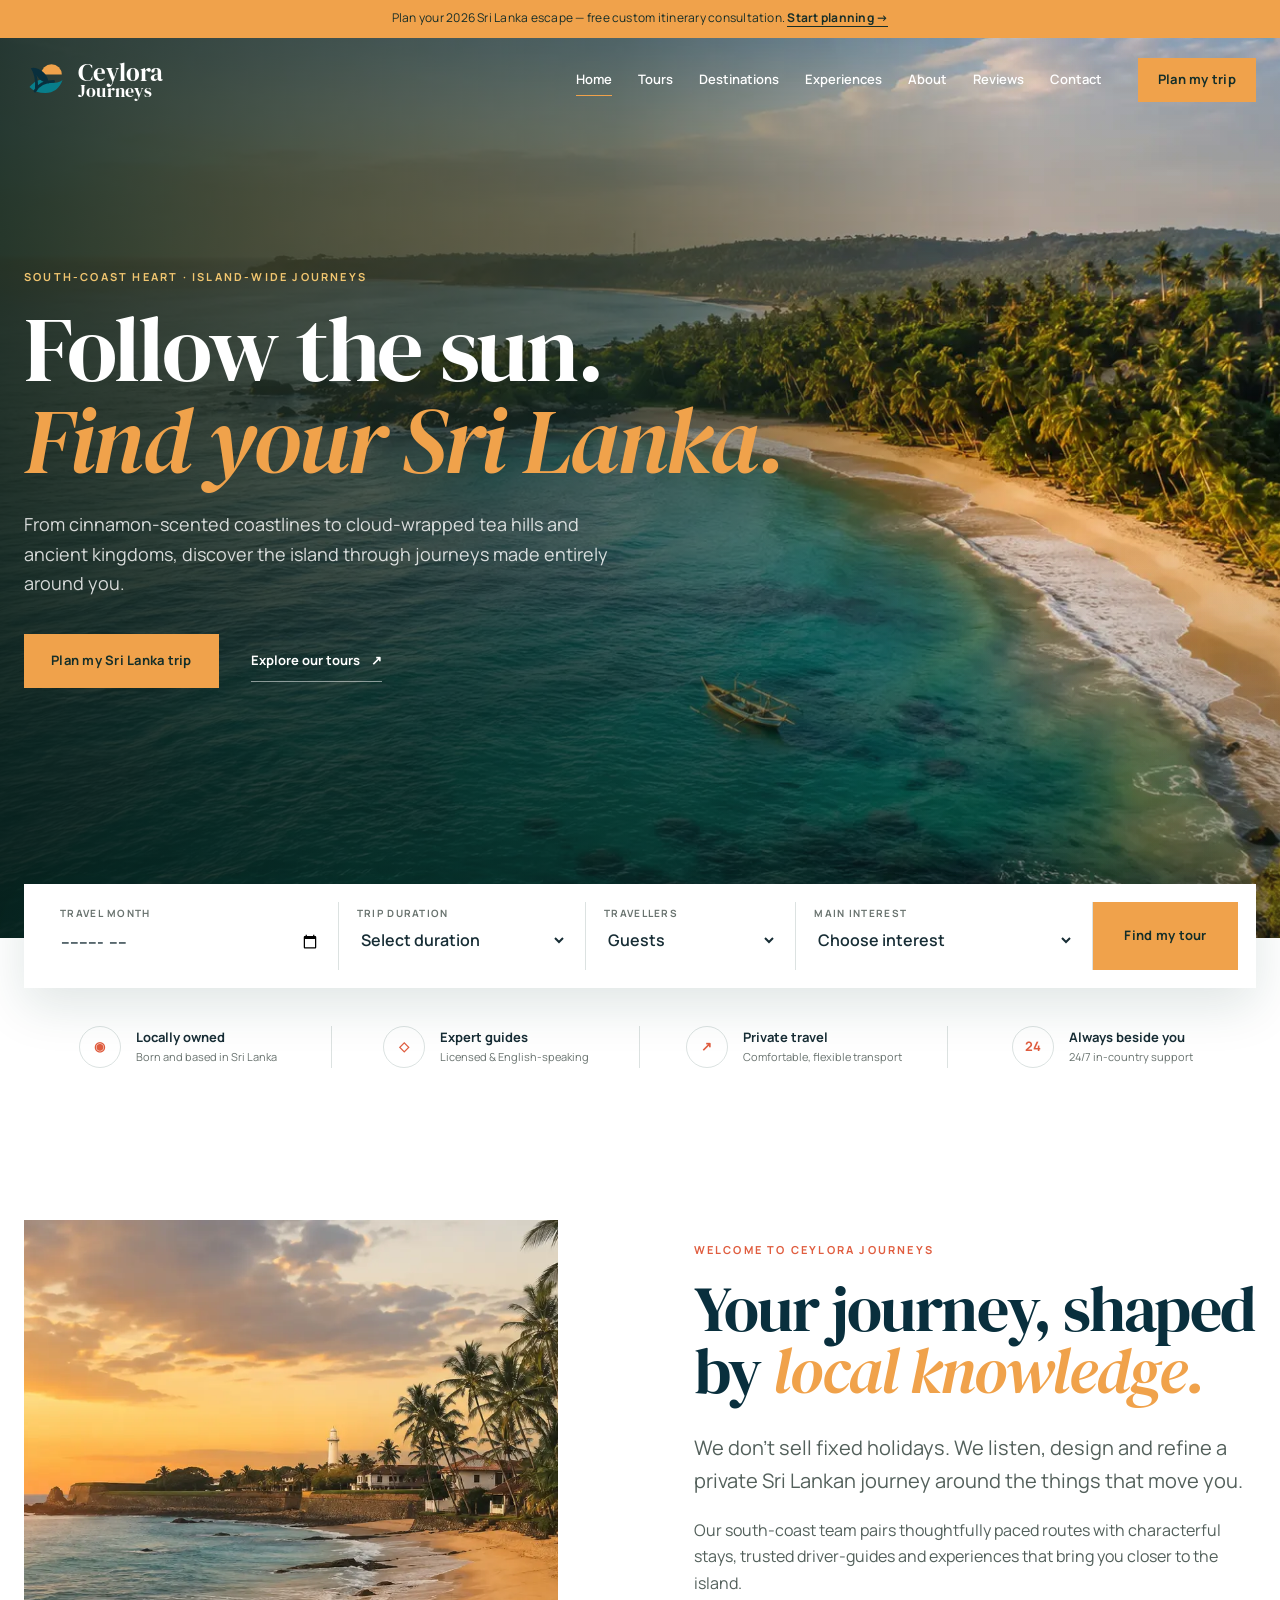
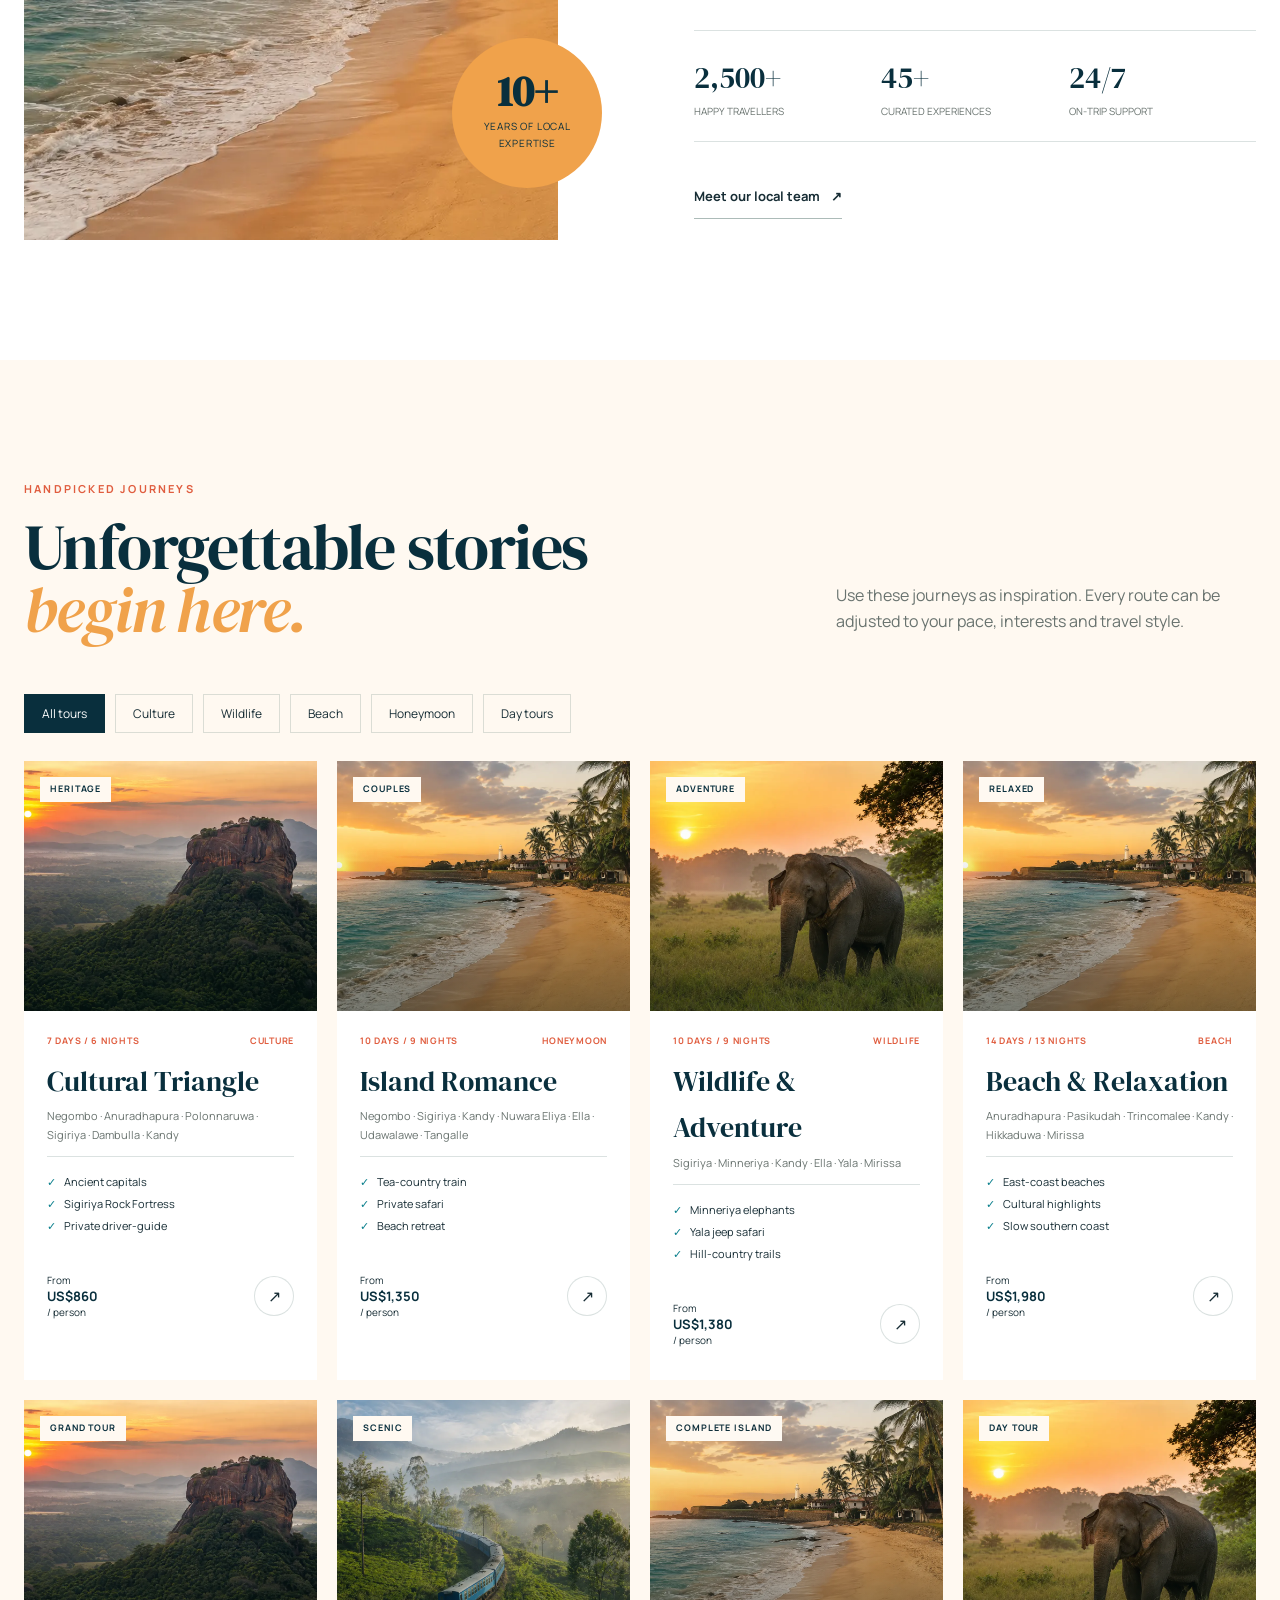
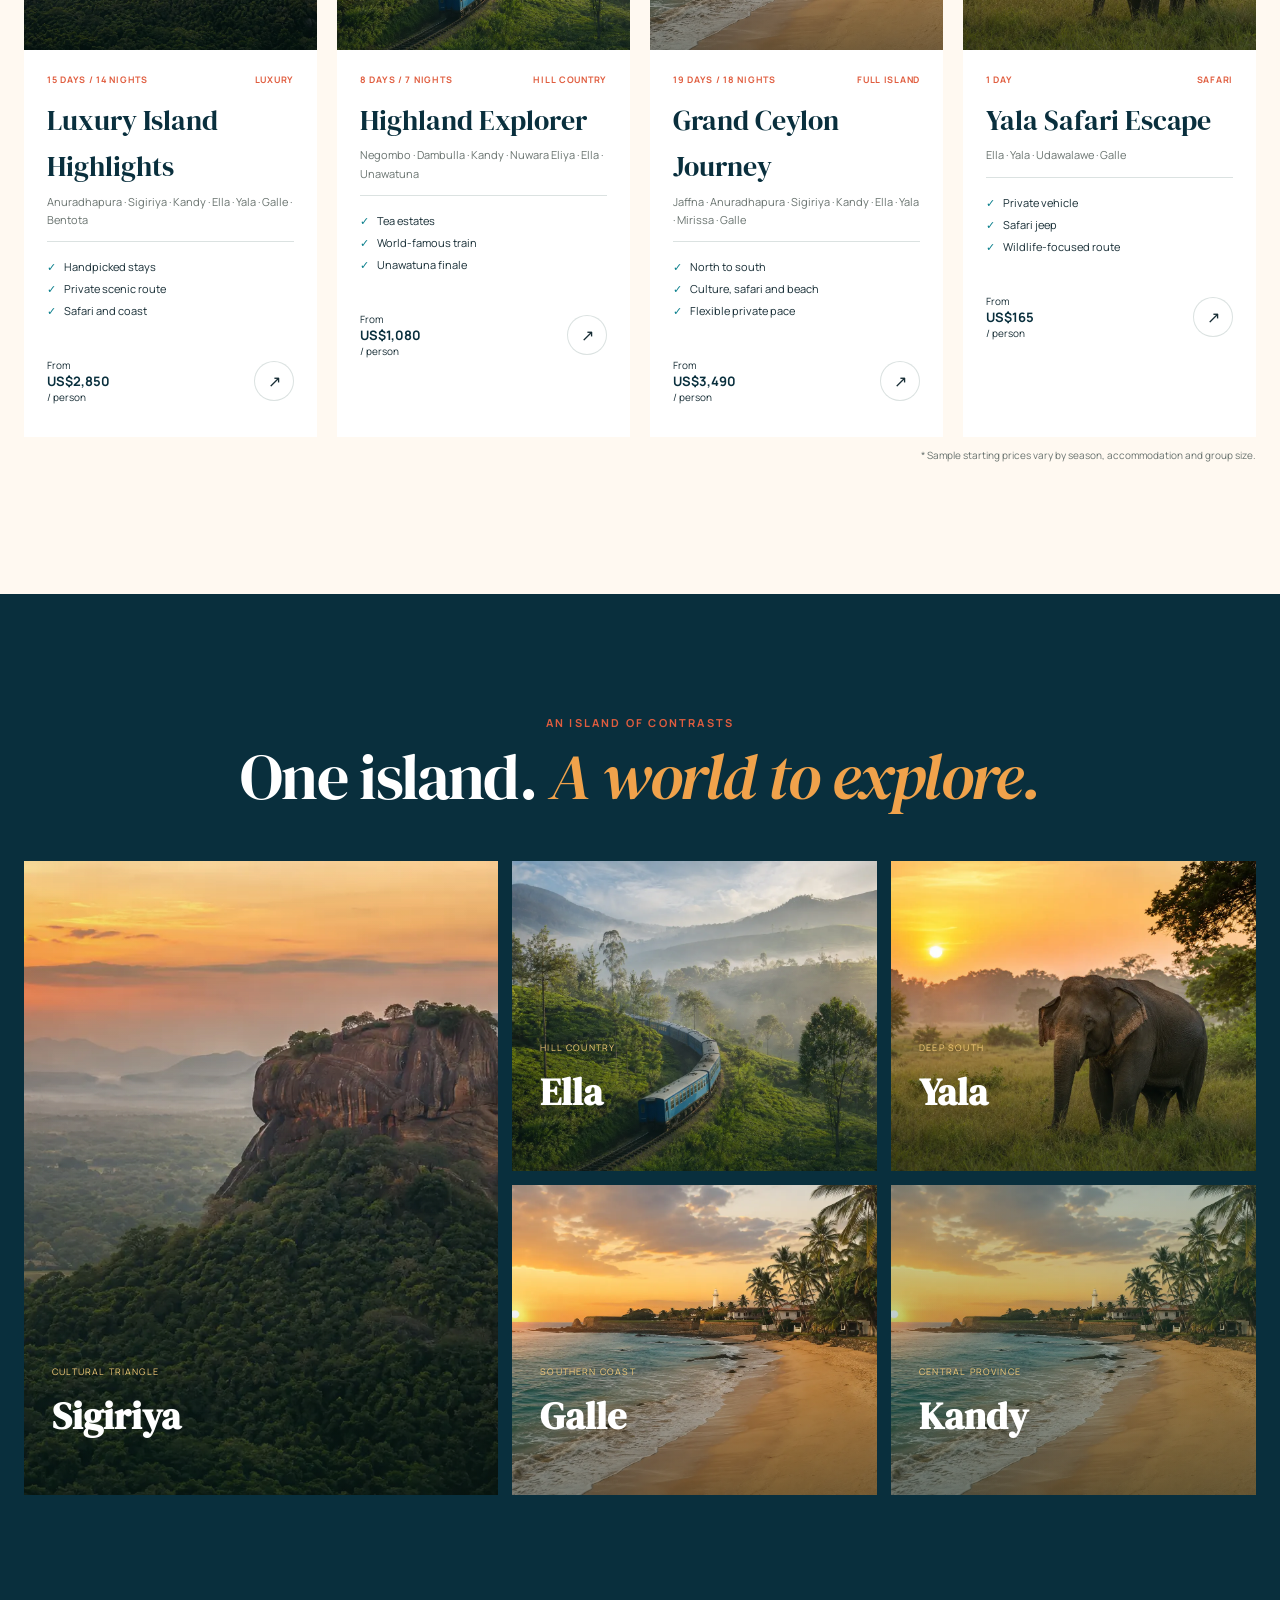
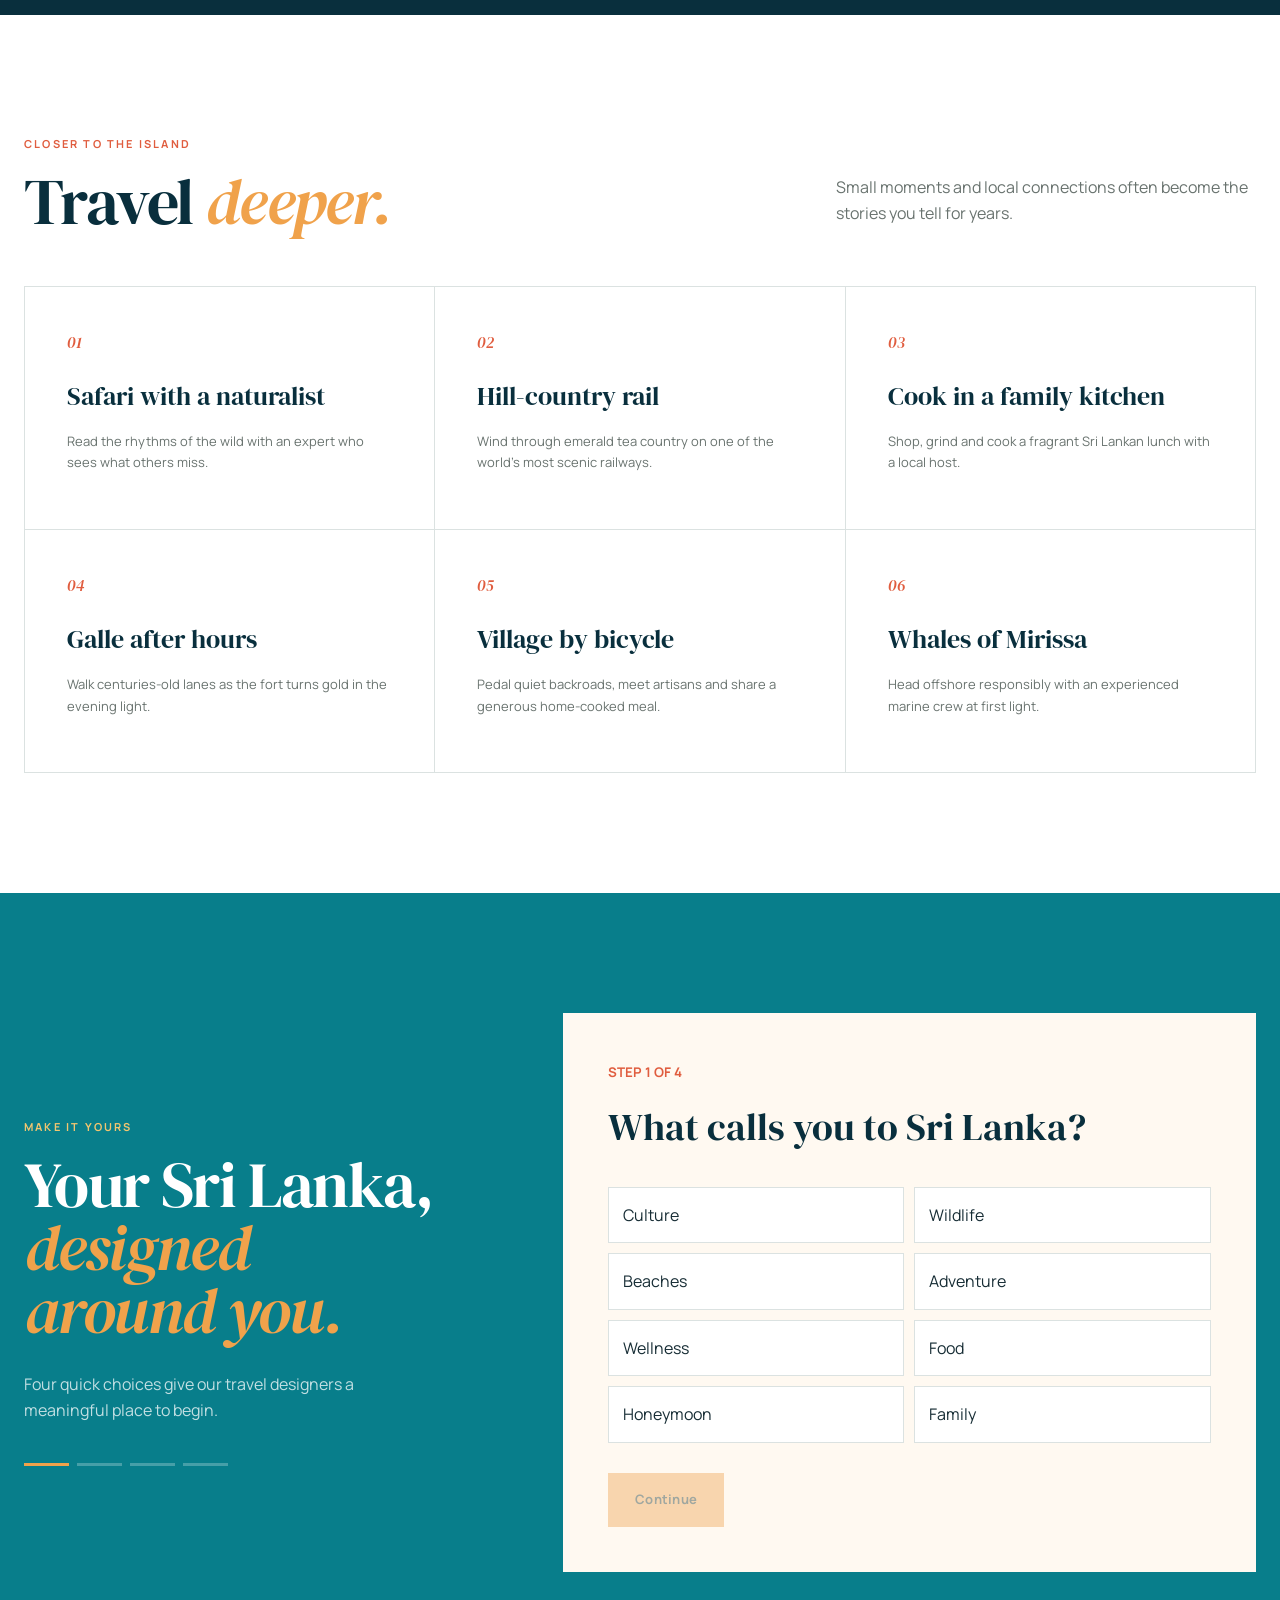
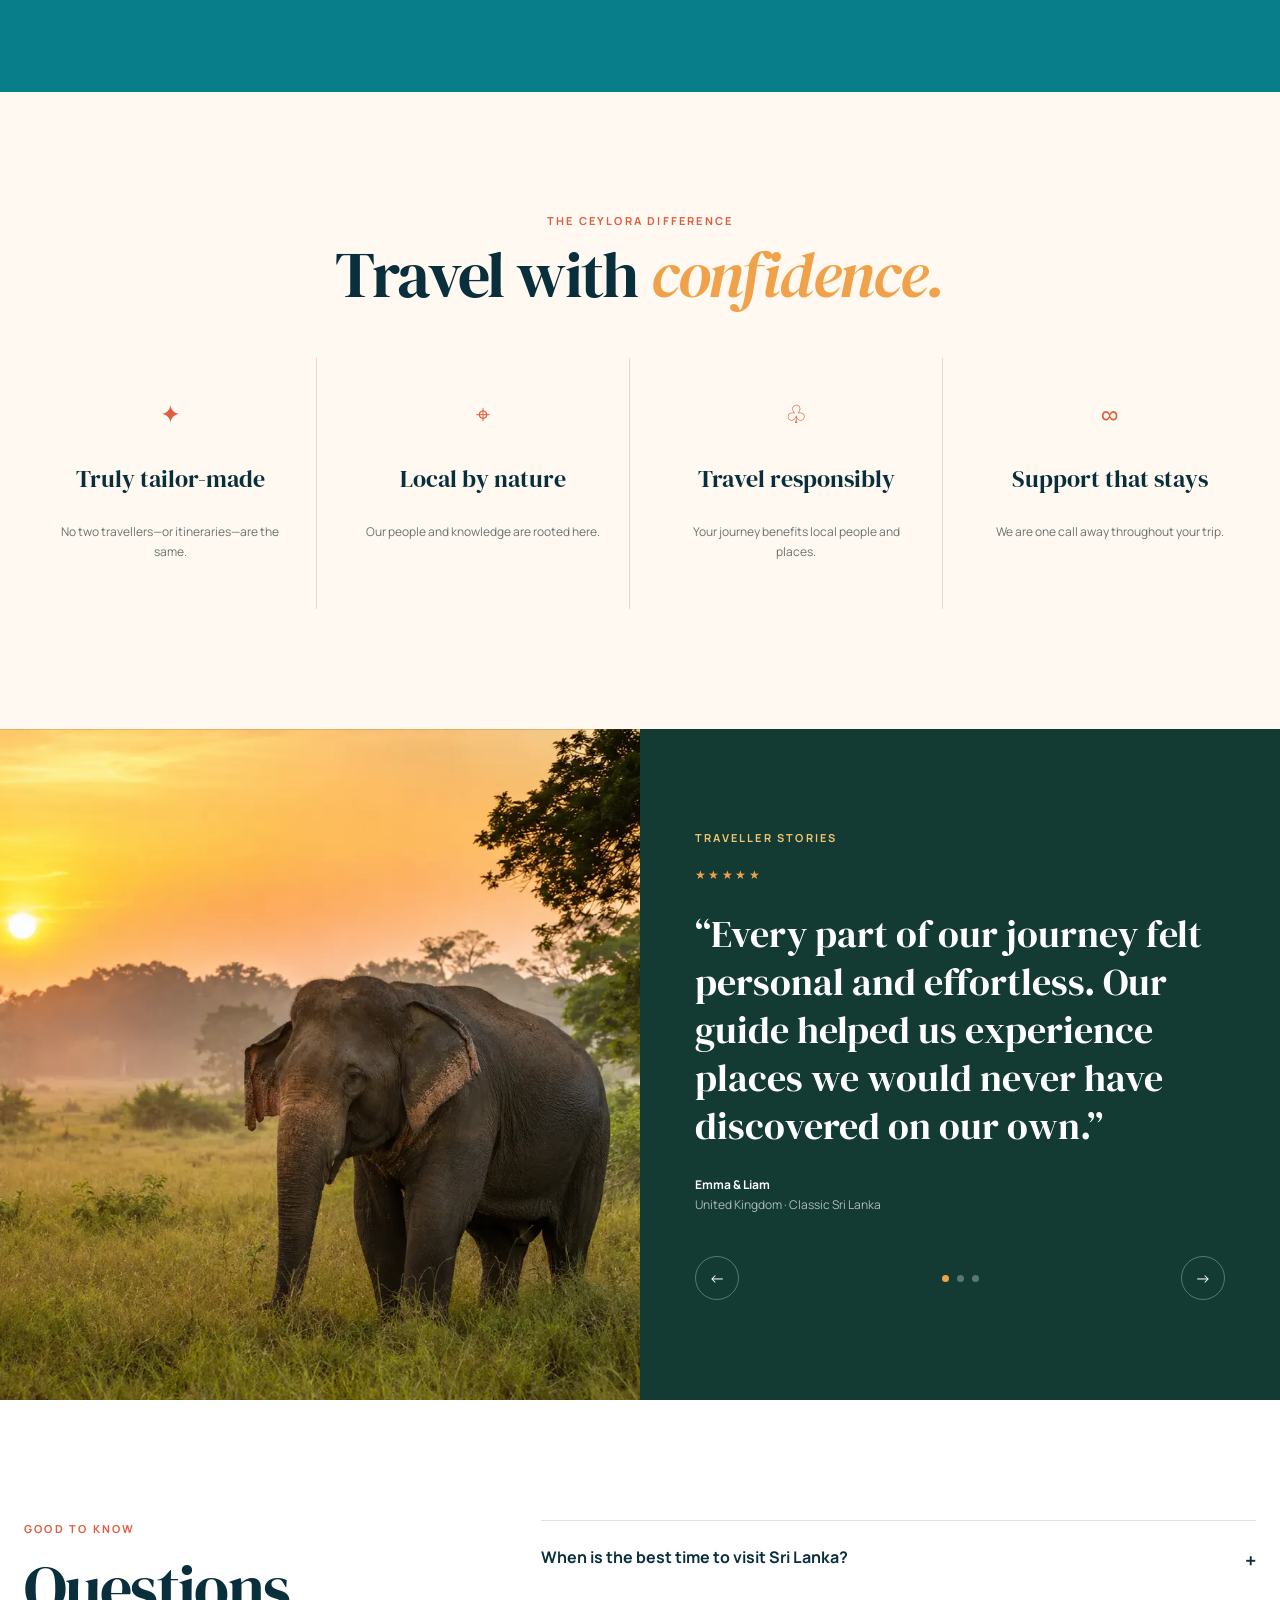
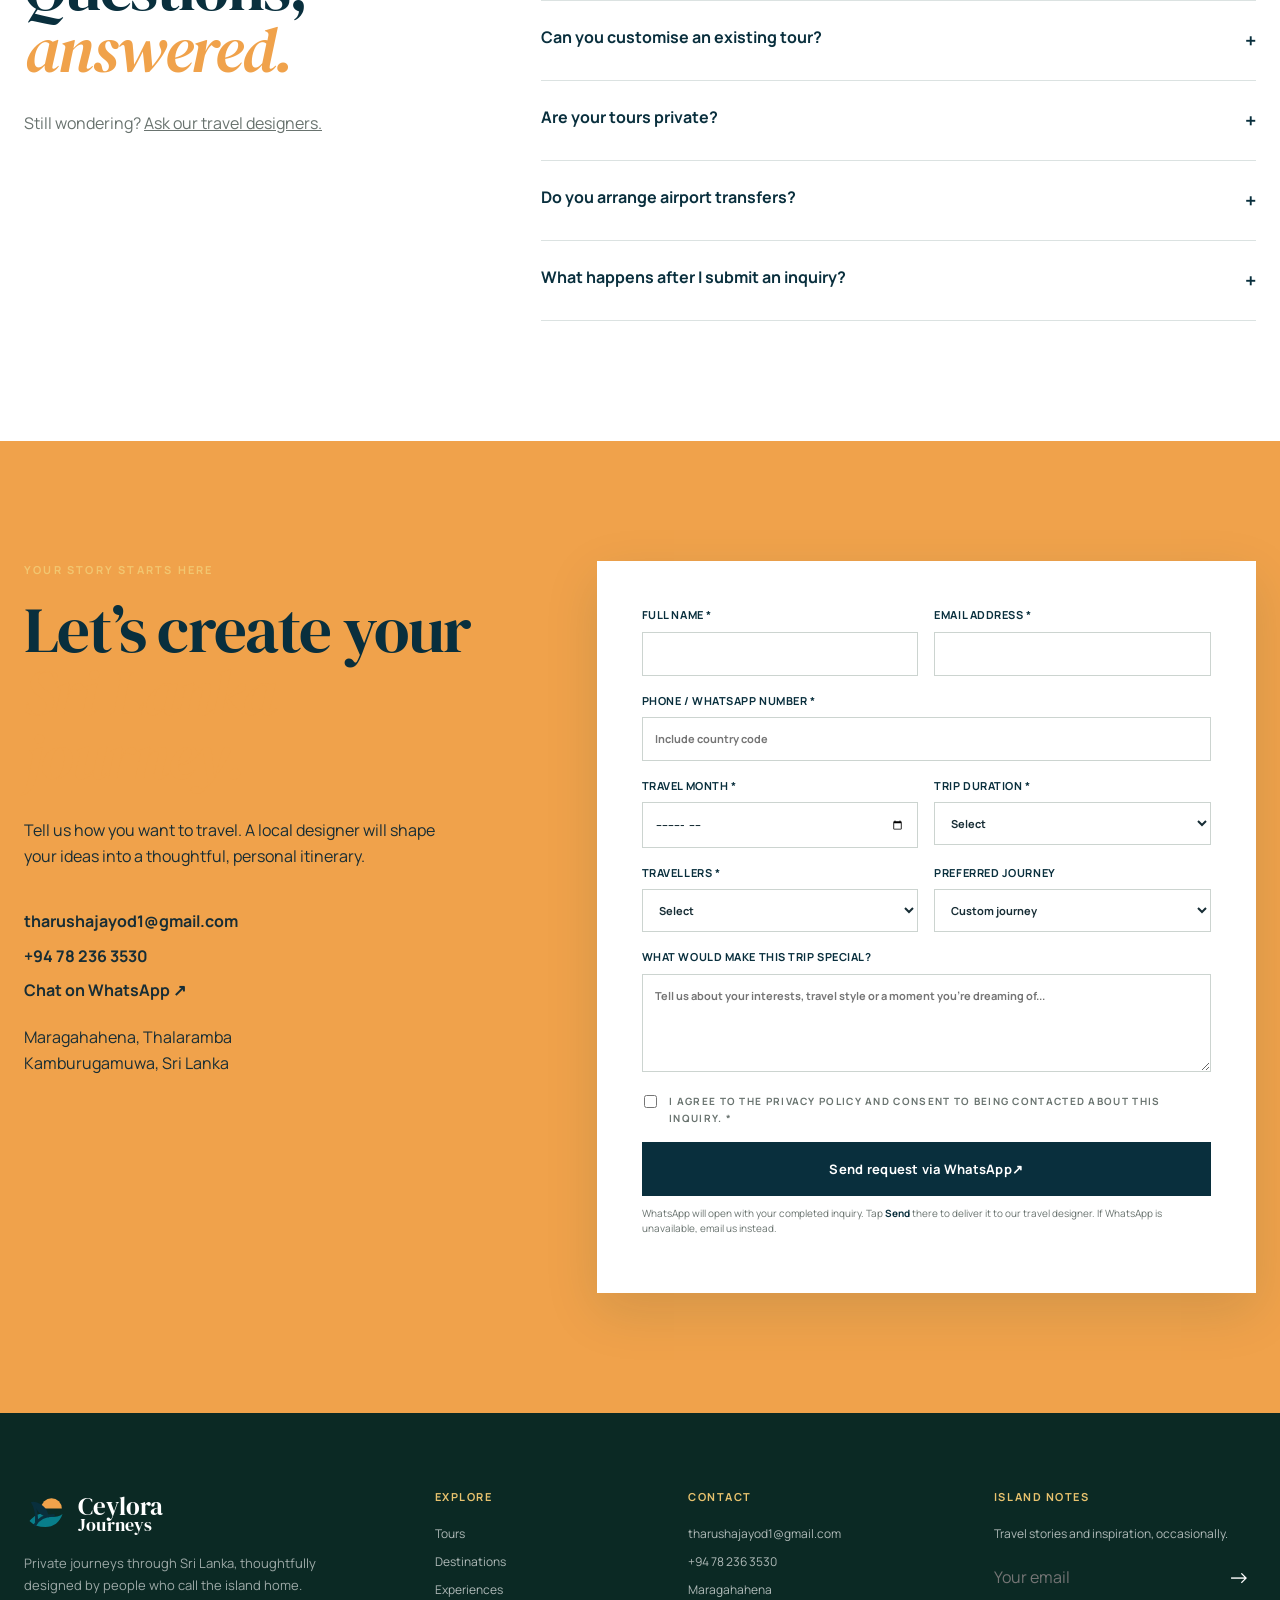
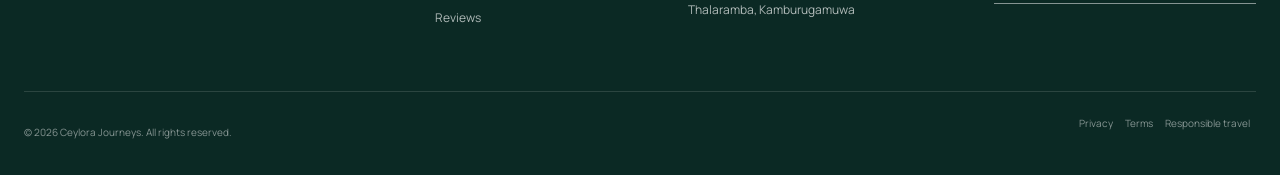
==== index.html @ d0bd68ee "Add files via upload" ====
<!doctype html>
<html lang="en">
<head>
  <meta charset="UTF-8">
  <meta name="viewport" content="width=device-width, initial-scale=1.0">
  <title>Ceylora Journeys | Private Sri Lanka Tours & Tailor-Made Holidays</title>
  <meta name="description" content="Discover Sri Lanka with Ceylora Journeys. Explore private round tours, wildlife safaris, cultural journeys, airport transfers and tailor-made holidays designed by local experts.">
  <meta name="theme-color" content="#123d35">
  <meta property="og:title" content="Ceylora Journeys | Private Sri Lanka Tours">
  <meta property="og:description" content="Tailor-made Sri Lanka journeys, designed by local experts.">
  <meta property="og:type" content="website">
  <meta property="og:image" content="assets/images/hero.webp">
  <link rel="canonical" href="https://ceylorajourneys.example/">
  <link rel="icon" href="assets/logo.svg" type="image/svg+xml">
  <link rel="preconnect" href="https://fonts.googleapis.com">
  <link rel="preconnect" href="https://fonts.gstatic.com" crossorigin>
  <link href="https://fonts.googleapis.com/css2?family=DM+Serif+Display:ital@0;1&family=Manrope:wght@400;500;600;700&display=swap" rel="stylesheet">
  <link rel="stylesheet" href="css/style.css">
  <script type="application/ld+json">{"@context":"https://schema.org","@type":"TravelAgency","name":"Ceylora Journeys","description":"Private, tailor-made Sri Lanka tours designed by local experts.","url":"https://ceylorajourneys.example/","telephone":"+94-78-236-3530","email":"tharushajayod1@gmail.com","priceRange":"$$$","address":{"@type":"PostalAddress","streetAddress":"Maragahahena, Thalaramba","addressLocality":"Kamburugamuwa","addressCountry":"LK"},"openingHours":"Mo-Sa 08:30-18:00","areaServed":"Sri Lanka"}</script>
</head>
<body>
  <a class="skip-link" href="#main">Skip to content</a>
  <div class="announcement">Plan your 2026 Sri Lanka escape — free custom itinerary consultation. <a href="#plan">Start planning <span aria-hidden="true">→</span></a></div>
  <header class="site-header" id="header">
    <div class="container nav-wrap">
      <a class="brand" href="#home" aria-label="Ceylora Journeys home">
        <img src="assets/logo.svg" alt="" width="48" height="48"><span><b>Ceylora</b> Journeys</span>
      </a>
      <button class="menu-toggle" aria-label="Open navigation" aria-expanded="false"><span></span><span></span><span></span></button>
      <nav class="main-nav" aria-label="Main navigation">
        <a href="#home" class="active">Home</a><a href="#tours">Tours</a><a href="#destinations">Destinations</a><a href="#experiences">Experiences</a><a href="#about">About</a><a href="#reviews">Reviews</a><a href="#contact">Contact</a>
      </nav>
      <a class="btn btn-small nav-cta" href="#plan">Plan my trip</a>
    </div>
  </header>

  <main id="main">
    <section class="hero" id="home" aria-labelledby="hero-title">
      <div class="hero-media" role="img" aria-label="Golden tropical coastline on Sri Lanka's beautiful south coast"></div>
      <div class="hero-overlay"></div>
      <div class="container hero-content reveal">
        <p class="eyebrow light">South-coast heart · Island-wide journeys</p>
        <h1 id="hero-title">Follow the sun.<br><em>Find your Sri Lanka.</em></h1>
        <p class="hero-copy">From cinnamon-scented coastlines to cloud-wrapped tea hills and ancient kingdoms, discover the island through journeys made entirely around you.</p>
        <div class="hero-actions"><a class="btn" href="#plan">Plan my Sri Lanka trip</a><a class="text-link light-link" href="#tours">Explore our tours <span>↗</span></a></div>
      </div>
      <form class="trip-finder" id="tripFinder" novalidate>
        <label><span>Travel month</span><input type="month" id="finderMonth" required></label>
        <label><span>Trip duration</span><select id="finderDuration" required><option value="">Select duration</option><option>5–7 days</option><option>8–10 days</option><option>11–14 days</option><option>15+ days</option></select></label>
        <label><span>Travellers</span><select id="finderGuests" required><option value="">Guests</option><option>1 traveller</option><option>2 travellers</option><option>3–5 travellers</option><option>6+ travellers</option></select></label>
        <label><span>Main interest</span><select id="finderInterest" required><option value="">Choose interest</option><option>Culture & heritage</option><option>Wildlife & nature</option><option>Beaches & relaxation</option><option>Adventure</option><option>Honeymoon</option><option>Family holiday</option></select></label>
        <button class="btn finder-btn" type="submit">Find my tour</button>
      </form>
    </section>

    <section class="trust-strip" aria-label="Reasons to travel with us">
      <div class="container trust-grid">
        <div><span>◉</span><p><b>Locally owned</b><small>Born and based in Sri Lanka</small></p></div>
        <div><span>◇</span><p><b>Expert guides</b><small>Licensed & English-speaking</small></p></div>
        <div><span>↗</span><p><b>Private travel</b><small>Comfortable, flexible transport</small></p></div>
        <div><span>24</span><p><b>Always beside you</b><small>24/7 in-country support</small></p></div>
      </div>
    </section>

    <section class="section intro" id="about">
      <div class="container intro-grid">
        <div class="intro-visual reveal"><img src="assets/images/coast.webp" alt="Tropical coastline on Sri Lanka's southern shore" width="900" height="1050" loading="lazy" decoding="async"><div class="image-note"><strong>10+</strong><span>years of local expertise</span></div></div>
        <div class="intro-copy reveal">
          <p class="eyebrow">Welcome to Ceylora Journeys</p>
          <h2>Your journey, shaped by <em>local knowledge.</em></h2>
          <p class="lead">We don’t sell fixed holidays. We listen, design and refine a private Sri Lankan journey around the things that move you.</p>
          <p>Our south-coast team pairs thoughtfully paced routes with characterful stays, trusted driver-guides and experiences that bring you closer to the island.</p>
          <div class="stats"><div><b>2,500+</b><span>happy travellers</span></div><div><b>45+</b><span>curated experiences</span></div><div><b>24/7</b><span>on-trip support</span></div></div>
          <button class="text-link open-story" type="button">Meet our local team <span>↗</span></button>
        </div>
      </div>
    </section>

    <section class="section tours" id="tours">
      <div class="container">
        <div class="section-head reveal"><div><p class="eyebrow">Handpicked journeys</p><h2>Unforgettable stories<br><em>begin here.</em></h2></div><p>Use these journeys as inspiration. Every route can be adjusted to your pace, interests and travel style.</p></div>
        <div class="filter-bar" role="group" aria-label="Filter tours"><button class="filter active" data-filter="all">All tours</button><button class="filter" data-filter="culture">Culture</button><button class="filter" data-filter="wildlife">Wildlife</button><button class="filter" data-filter="beach">Beach</button><button class="filter" data-filter="honeymoon">Honeymoon</button><button class="filter" data-filter="daytour">Day tours</button></div>
        <div class="tour-grid">
          <article class="tour-card reveal" data-category="culture"><div class="tour-image image-culture"><span>Heritage</span></div><div class="tour-body"><div class="tour-meta"><span>7 days / 6 nights</span><span>Culture</span></div><h3>Cultural Triangle</h3><p>Negombo · Anuradhapura · Polonnaruwa · Sigiriya · Dambulla · Kandy</p><ul><li>Ancient capitals</li><li>Sigiriya Rock Fortress</li><li>Private driver-guide</li></ul><div class="tour-bottom"><p>From <b>US$860</b> / person</p><button class="circle-btn itinerary-btn" data-tour="Cultural Triangle" aria-label="View Cultural Triangle itinerary">↗</button></div></div></article>
          <article class="tour-card reveal" data-category="honeymoon"><div class="tour-image image-coast"><span>Couples</span></div><div class="tour-body"><div class="tour-meta"><span>10 days / 9 nights</span><span>Honeymoon</span></div><h3>Island Romance</h3><p>Negombo · Sigiriya · Kandy · Nuwara Eliya · Ella · Udawalawe · Tangalle</p><ul><li>Tea-country train</li><li>Private safari</li><li>Beach retreat</li></ul><div class="tour-bottom"><p>From <b>US$1,350</b> / person</p><button class="circle-btn itinerary-btn" data-tour="Island Romance" aria-label="View Island Romance itinerary">↗</button></div></div></article>
          <article class="tour-card reveal" data-category="wildlife"><div class="tour-image image-wild"><span>Adventure</span></div><div class="tour-body"><div class="tour-meta"><span>10 days / 9 nights</span><span>Wildlife</span></div><h3>Wildlife & Adventure</h3><p>Sigiriya · Minneriya · Kandy · Ella · Yala · Mirissa</p><ul><li>Minneriya elephants</li><li>Yala jeep safari</li><li>Hill-country trails</li></ul><div class="tour-bottom"><p>From <b>US$1,380</b> / person</p><button class="circle-btn itinerary-btn" data-tour="Wildlife & Adventure" aria-label="View Wildlife and Adventure itinerary">↗</button></div></div></article>
          <article class="tour-card reveal" data-category="beach"><div class="tour-image image-coast"><span>Relaxed</span></div><div class="tour-body"><div class="tour-meta"><span>14 days / 13 nights</span><span>Beach</span></div><h3>Beach & Relaxation</h3><p>Anuradhapura · Pasikudah · Trincomalee · Kandy · Hikkaduwa · Mirissa</p><ul><li>East-coast beaches</li><li>Cultural highlights</li><li>Slow southern coast</li></ul><div class="tour-bottom"><p>From <b>US$1,980</b> / person</p><button class="circle-btn itinerary-btn" data-tour="Beach & Relaxation" aria-label="View Beach and Relaxation itinerary">↗</button></div></div></article>
          <article class="tour-card reveal" data-category="culture"><div class="tour-image image-culture"><span>Grand tour</span></div><div class="tour-body"><div class="tour-meta"><span>15 days / 14 nights</span><span>Luxury</span></div><h3>Luxury Island Highlights</h3><p>Anuradhapura · Sigiriya · Kandy · Ella · Yala · Galle · Bentota</p><ul><li>Handpicked stays</li><li>Private scenic route</li><li>Safari and coast</li></ul><div class="tour-bottom"><p>From <b>US$2,850</b> / person</p><button class="circle-btn itinerary-btn" data-tour="Luxury Island Highlights" aria-label="View Luxury Island Highlights itinerary">↗</button></div></div></article>
          <article class="tour-card reveal" data-category="culture"><div class="tour-image image-ella"><span>Scenic</span></div><div class="tour-body"><div class="tour-meta"><span>8 days / 7 nights</span><span>Hill country</span></div><h3>Highland Explorer</h3><p>Negombo · Dambulla · Kandy · Nuwara Eliya · Ella · Unawatuna</p><ul><li>Tea estates</li><li>World-famous train</li><li>Unawatuna finale</li></ul><div class="tour-bottom"><p>From <b>US$1,080</b> / person</p><button class="circle-btn itinerary-btn" data-tour="Highland Explorer" aria-label="View Highland Explorer itinerary">↗</button></div></div></article>
          <article class="tour-card reveal" data-category="culture"><div class="tour-image image-romance"><span>Complete island</span></div><div class="tour-body"><div class="tour-meta"><span>19 days / 18 nights</span><span>Full island</span></div><h3>Grand Ceylon Journey</h3><p>Jaffna · Anuradhapura · Sigiriya · Kandy · Ella · Yala · Mirissa · Galle</p><ul><li>North to south</li><li>Culture, safari and beach</li><li>Flexible private pace</li></ul><div class="tour-bottom"><p>From <b>US$3,490</b> / person</p><button class="circle-btn itinerary-btn" data-tour="Grand Ceylon Journey" aria-label="View Grand Ceylon Journey itinerary">↗</button></div></div></article>
          <article class="tour-card reveal" data-category="daytour"><div class="tour-image image-wild"><span>Day tour</span></div><div class="tour-body"><div class="tour-meta"><span>1 day</span><span>Safari</span></div><h3>Yala Safari Escape</h3><p>Ella · Yala · Udawalawe · Galle</p><ul><li>Private vehicle</li><li>Safari jeep</li><li>Wildlife-focused route</li></ul><div class="tour-bottom"><p>From <b>US$165</b> / person</p><button class="circle-btn itinerary-btn" data-tour="Yala Safari Escape" aria-label="View Yala Safari Escape itinerary">↗</button></div></div></article>
        </div>
        <p class="price-note">* Sample starting prices vary by season, accommodation and group size.</p>
      </div>
    </section>

    <section class="section destinations" id="destinations">
      <div class="container"><div class="center-head reveal"><p class="eyebrow">An island of contrasts</p><h2>One island. <em>A world to explore.</em></h2></div>
        <div class="destination-grid">
          <article class="destination large dest-sigiriya" tabindex="0"><div><span>Cultural Triangle</span><h3>Sigiriya</h3><p>Climb an ancient sky palace above the jungle.</p></div></article>
          <article class="destination dest-ella" tabindex="0"><div><span>Hill Country</span><h3>Ella</h3><p>Cloud forests, tea trails and iconic train rides.</p></div></article>
          <article class="destination dest-yala" tabindex="0"><div><span>Deep South</span><h3>Yala</h3><p>Wild landscapes and remarkable encounters.</p></div></article>
          <article class="destination dest-galle" tabindex="0"><div><span>Southern Coast</span><h3>Galle</h3><p>Stories, ramparts and Indian Ocean sunsets.</p></div></article>
          <article class="destination dest-kandy" tabindex="0"><div><span>Central Province</span><h3>Kandy</h3><p>Sacred traditions beside a tranquil lake.</p></div></article>
        </div>
      </div>
    </section>

    <section class="section experiences" id="experiences">
      <div class="container"><div class="section-head reveal"><div><p class="eyebrow">Closer to the island</p><h2>Travel <em>deeper.</em></h2></div><p>Small moments and local connections often become the stories you tell for years.</p></div>
        <div class="experience-grid">
          <article><span>01</span><h3>Safari with a naturalist</h3><p>Read the rhythms of the wild with an expert who sees what others miss.</p></article>
          <article><span>02</span><h3>Hill-country rail</h3><p>Wind through emerald tea country on one of the world's most scenic railways.</p></article>
          <article><span>03</span><h3>Cook in a family kitchen</h3><p>Shop, grind and cook a fragrant Sri Lankan lunch with a local host.</p></article>
          <article><span>04</span><h3>Galle after hours</h3><p>Walk centuries-old lanes as the fort turns gold in the evening light.</p></article>
          <article><span>05</span><h3>Village by bicycle</h3><p>Pedal quiet backroads, meet artisans and share a generous home-cooked meal.</p></article>
          <article><span>06</span><h3>Whales of Mirissa</h3><p>Head offshore responsibly with an experienced marine crew at first light.</p></article>
        </div>
      </div>
    </section>

    <section class="section planner" id="planner">
      <div class="container planner-grid"><div class="planner-intro reveal"><p class="eyebrow light">Make it yours</p><h2>Your Sri Lanka,<br><em>designed around you.</em></h2><p>Four quick choices give our travel designers a meaningful place to begin.</p><div class="planner-progress"><span class="active"></span><span></span><span></span><span></span></div></div>
        <div class="planner-card reveal" id="plannerCard">
          <div class="plan-step active" data-step="1"><small>Step 1 of 4</small><h3>What calls you to Sri Lanka?</h3><div class="choices multi"><button>Culture</button><button>Wildlife</button><button>Beaches</button><button>Adventure</button><button>Wellness</button><button>Food</button><button>Honeymoon</button><button>Family</button></div><button class="btn next-step" disabled>Continue</button></div>
          <div class="plan-step" data-step="2"><small>Step 2 of 4</small><h3>How long would you like to travel?</h3><div class="choices single"><button>5–7 days</button><button>8–10 days</button><button>11–14 days</button><button>15+ days</button></div><button class="btn next-step" disabled>Continue</button></div>
          <div class="plan-step" data-step="3"><small>Step 3 of 4</small><h3>Choose your travel style</h3><div class="choices single"><button>Comfortable</button><button>Premium</button><button>Luxury</button></div><button class="btn next-step" disabled>Continue</button></div>
          <div class="plan-step" data-step="4"><small>Step 4 of 4</small><h3>When are you thinking?</h3><div class="final-fields"><label>Travel month<input type="month" id="planMonth"></label><label>Travellers<select id="planGuests"><option>2 travellers</option><option>1 traveller</option><option>3–5 travellers</option><option>6+ travellers</option></select></label></div><button class="btn" id="completePlan">Request my itinerary</button></div>
        </div>
      </div>
    </section>

    <section class="section why"><div class="container"><div class="center-head reveal"><p class="eyebrow">The Ceylora difference</p><h2>Travel with <em>confidence.</em></h2></div><div class="why-grid"><article><span>✦</span><h3>Truly tailor-made</h3><p>No two travellers—or itineraries—are the same.</p></article><article><span>⌖</span><h3>Local by nature</h3><p>Our people and knowledge are rooted here.</p></article><article><span>♧</span><h3>Travel responsibly</h3><p>Your journey benefits local people and places.</p></article><article><span>∞</span><h3>Support that stays</h3><p>We are one call away throughout your trip.</p></article></div></div></section>

    <section class="section reviews" id="reviews"><div class="container review-wrap"><div class="review-image image-wild" role="img" aria-label="Elephant walking in a Sri Lankan national park"></div><div class="review-content reveal"><p class="eyebrow light">Traveller stories</p><div class="review-slider" aria-live="polite"><article class="review-slide active"><div class="stars" aria-label="5 out of 5 stars">★★★★★</div><blockquote>“Every part of our journey felt personal and effortless. Our guide helped us experience places we would never have discovered on our own.”</blockquote><p><b>Emma & Liam</b><span>United Kingdom · Classic Sri Lanka</span></p></article><article class="review-slide"><div class="stars" aria-label="5 out of 5 stars">★★★★★</div><blockquote>“From the hill-country train to our safari in Yala, the itinerary was beautifully paced and perfectly suited to us.”</blockquote><p><b>Maya Rodriguez</b><span>Canada · Highland Explorer</span></p></article><article class="review-slide"><div class="stars" aria-label="5 out of 5 stars">★★★★★</div><blockquote>“The local knowledge, warm service and attention to detail made Sri Lanka one of our favourite trips.”</blockquote><p><b>Jonas & Lena</b><span>Germany · Island Romance</span></p></article></div><div class="slider-controls"><button id="prevReview" aria-label="Previous review">←</button><div class="review-dots" aria-label="Choose review"><button class="active" data-slide="0" aria-label="Review 1"></button><button data-slide="1" aria-label="Review 2"></button><button data-slide="2" aria-label="Review 3"></button></div><button id="nextReview" aria-label="Next review">→</button></div></div></div></section>

    <section class="section faq"><div class="container faq-grid"><div><p class="eyebrow">Good to know</p><h2>Questions,<br><em>answered.</em></h2><p>Still wondering? <a href="mailto:tharushajayod1@gmail.com">Ask our travel designers.</a></p></div><div class="accordion">
      <div class="faq-item"><button aria-expanded="false">When is the best time to visit Sri Lanka?<span>+</span></button><div><p>Sri Lanka is a year-round destination. December to April is ideal for the south and west, while May to September is often best for the east coast.</p></div></div>
      <div class="faq-item"><button aria-expanded="false">Can you customise an existing tour?<span>+</span></button><div><p>Absolutely. Every featured tour is a starting point. We can adjust the route, pace, stays and experiences around you.</p></div></div>
      <div class="faq-item"><button aria-expanded="false">Are your tours private?<span>+</span></button><div><p>Yes. Our journeys include a private vehicle and driver-guide, giving you flexibility and personal attention.</p></div></div>
      <div class="faq-item"><button aria-expanded="false">Do you arrange airport transfers?<span>+</span></button><div><p>Yes. We provide private transfers from Bandaranaike International Airport and can coordinate all transport during your journey.</p></div></div>
      <div class="faq-item"><button aria-expanded="false">What happens after I submit an inquiry?<span>+</span></button><div><p>A travel designer reviews your preferences and normally contacts you within 24 hours to refine your personalised itinerary.</p></div></div>
    </div></div></section>

    <section class="section contact" id="plan"><div class="container contact-grid"><div class="contact-copy reveal"><p class="eyebrow light">Your story starts here</p><h2>Let’s create your<br><em>Sri Lanka journey.</em></h2><p>Tell us how you want to travel. A local designer will shape your ideas into a thoughtful, personal itinerary.</p><div class="contact-details"><a href="mailto:tharushajayod1@gmail.com">tharushajayod1@gmail.com</a><a href="tel:+94782363530">+94 78 236 3530</a><a href="https://wa.me/94717526757?text=Hello%20Ceylora%20Trails%2C%20I%20would%20like%20to%20plan%20a%20Sri%20Lanka%20trip." target="_blank" rel="noopener">Chat on WhatsApp ↗</a><p class="contact-address">Maragahahena, Thalaramba<br>Kamburugamuwa, Sri Lanka</p></div></div>
      <form class="inquiry-form reveal" id="inquiryForm" novalidate><div class="form-row"><label>Full name *<input name="name" autocomplete="name" required></label><label>Email address *<input type="email" name="email" autocomplete="email" required></label></div><label>Phone / WhatsApp number *<input type="tel" name="phone" autocomplete="tel" placeholder="Include country code" required></label><div class="form-row"><label>Travel month *<input type="month" name="month" required></label><label>Trip duration *<select name="duration" required><option value="">Select</option><option>5–7 days</option><option>8–10 days</option><option>11–14 days</option><option>15+ days</option></select></label></div><div class="form-row"><label>Travellers *<select name="travellers" required><option value="">Select</option><option>1 traveller</option><option>2 travellers</option><option>3–5 travellers</option><option>6+ travellers</option></select></label><label>Preferred journey<select name="tour"><option>Custom journey</option><option>Cultural Triangle</option><option>Island Romance</option><option>Wildlife &amp; Adventure</option><option>Beach &amp; Relaxation</option><option>Luxury Island Highlights</option><option>Highland Explorer</option><option>Grand Ceylon Journey</option><option>Yala Safari Escape</option></select></label></div><label>What would make this trip special?<textarea name="message" rows="4" placeholder="Tell us about your interests, travel style or a moment you're dreaming of..."></textarea></label><label class="check"><input type="checkbox" name="consent" required><span>I agree to the privacy policy and consent to being contacted about this inquiry. *</span></label><button class="btn dark-btn" type="submit">Send request via WhatsApp <span>↗</span></button><p class="form-helper">WhatsApp will open with your completed inquiry. Tap <b>Send</b> there to deliver it to our travel designer. If WhatsApp is unavailable, <a href="mailto:tharushajayod1@gmail.com?subject=Ceylora%20Trails%20Inquiry">email us instead</a>.</p><p class="form-status" role="status"></p></form>
    </div></section>
  </main>

  <footer class="footer" id="contact"><div class="container"><div class="footer-main"><div class="footer-brand"><a class="brand" href="#home"><img src="assets/logo.svg" alt="" width="52" height="52"><span><b>Ceylora</b> Journeys</span></a><p>Private journeys through Sri Lanka, thoughtfully designed by people who call the island home.</p></div><div><h3>Explore</h3><a href="#tours">Tours</a><a href="#destinations">Destinations</a><a href="#experiences">Experiences</a><a href="#reviews">Reviews</a></div><div><h3>Contact</h3><a href="mailto:tharushajayod1@gmail.com">tharushajayod1@gmail.com</a><a href="tel:+94782363530">+94 78 236 3530</a><p>Maragahahena<br>Thalaramba, Kamburugamuwa</p></div><div><h3>Island notes</h3><p>Travel stories and inspiration, occasionally.</p><form id="newsletter"><label class="sr-only" for="newsletterEmail">Email address</label><div class="newsletter"><input id="newsletterEmail" type="email" placeholder="Your email" required><button aria-label="Subscribe">→</button></div><small id="newsletterStatus" role="status"></small></form></div></div><div class="footer-bottom"><p>© <span id="year"></span> Ceylora Journeys. All rights reserved.</p><div><button class="policy-btn" data-policy="Privacy Policy">Privacy</button><button class="policy-btn" data-policy="Terms & Conditions">Terms</button><button class="policy-btn" data-policy="Responsible Travel Policy">Responsible travel</button></div></div></div></footer>
  <button class="back-top" aria-label="Back to top">↑</button>

  <dialog class="modal" id="contentModal"><button class="modal-close" aria-label="Close dialog">×</button><div id="modalContent"></div></dialog>
  <script src="js/script.js" defer></script>
</body>
</html>
---- css/style.css ----
:root{--green:#092f3d;--green2:#0d5263;--ivory:#fff9f1;--amber:#f0a24b;--teal:#087e8b;--terracotta:#e05d3f;--ink:#172d35;--white:#fff;--muted:#69736f;--line:rgba(18,61,53,.15);--serif:"DM Serif Display",Georgia,serif;--sans:"Manrope",Arial,sans-serif;--shadow:0 18px 50px rgba(18,61,53,.13);--radius:4px;--max:1240px}
*{box-sizing:border-box}html{scroll-behavior:smooth}body{margin:0;background:var(--ivory);color:var(--ink);font-family:var(--sans);font-size:16px;line-height:1.65;overflow-x:hidden}body.menu-open{overflow:hidden}img{max-width:100%;display:block}button,input,select,textarea{font:inherit}button,a{color:inherit}a{text-decoration:none}.container{width:min(calc(100% - 48px),var(--max));margin:auto}.section{padding:120px 0}.skip-link{position:fixed;top:-100px;left:20px;background:var(--white);z-index:9999;padding:12px 18px}.skip-link:focus{top:20px}.announcement{height:38px;background:var(--amber);color:#162e29;text-align:center;font-size:12px;letter-spacing:.02em;padding:8px 20px}.announcement a{font-weight:700;border-bottom:1px solid}.site-header{height:84px;position:absolute;top:38px;left:0;right:0;z-index:100;color:var(--white);transition:.3s}.site-header.scrolled{position:fixed;top:0;background:rgba(250,247,240,.97);color:var(--green);box-shadow:0 4px 30px rgba(12,38,33,.09);backdrop-filter:blur(12px)}.nav-wrap{height:100%;display:flex;align-items:center;gap:36px}.brand{display:flex;align-items:center;gap:10px;white-space:nowrap;font-size:18px}.brand img{width:44px}.brand span{display:flex;flex-direction:column;font-family:var(--serif);line-height:.86;font-size:18px;letter-spacing:.01em}.brand b{font-size:25px;font-weight:400}.main-nav{display:flex;gap:26px;margin-left:auto}.main-nav a{font-size:13px;font-weight:600;padding:12px 0;position:relative}.main-nav a:after{content:"";height:1px;background:var(--amber);position:absolute;left:0;right:100%;bottom:7px;transition:.25s}.main-nav a:hover:after,.main-nav a.active:after{right:0}.btn{display:inline-flex;align-items:center;justify-content:center;border:0;background:var(--amber);color:#142e29;min-height:54px;padding:0 27px;font-size:13px;font-weight:700;letter-spacing:.02em;cursor:pointer;transition:transform .2s,background .2s}.btn:hover{background:#f0b94e;transform:translateY(-2px)}.btn-small{min-height:44px;padding:0 20px}.menu-toggle{display:none;background:none;border:0;width:44px;height:44px;padding:10px;cursor:pointer}.menu-toggle span{display:block;height:2px;background:currentColor;margin:5px}.hero{height:900px;min-height:720px;position:relative;color:var(--white);display:flex;align-items:center;padding-bottom:80px}.hero-media,.hero-overlay{position:absolute;inset:0}.hero-media{background:url(../assets/images/hero.webp) 66% center/cover no-repeat}.hero-overlay{background:linear-gradient(90deg,rgba(8,31,27,.88) 0%,rgba(10,37,32,.56) 48%,rgba(9,27,24,.05) 80%),linear-gradient(0deg,rgba(8,28,25,.42),transparent 45%)}.hero-content{position:relative;z-index:2;padding-top:60px}.eyebrow{text-transform:uppercase;color:var(--terracotta);font-size:11px;letter-spacing:.2em;font-weight:700;margin:0 0 18px}.eyebrow.light{color:#f2c670}.hero h1,.section h2{font-family:var(--serif);font-weight:400;line-height:.98;letter-spacing:-.025em}.hero h1{font-size:clamp(54px,7.2vw,102px);max-width:820px;margin:0 0 25px}.hero h1 em,.section h2 em{font-weight:400;color:var(--amber)}.hero-copy{font-size:18px;max-width:615px;color:rgba(255,255,255,.82);margin:0 0 35px}.hero-actions{display:flex;align-items:center;gap:32px}.text-link{border:0;background:none;font-weight:700;font-size:13px;padding:10px 0;cursor:pointer;border-bottom:1px solid rgba(18,61,53,.35)}.light-link{border-color:rgba(255,255,255,.5)}.text-link span{margin-left:8px}.trip-finder{position:absolute;z-index:5;bottom:-50px;left:50%;transform:translateX(-50%);width:min(calc(100% - 48px),var(--max));min-height:104px;background:var(--white);box-shadow:var(--shadow);display:grid;grid-template-columns:1.2fr 1fr .85fr 1.2fr auto;padding:18px;color:var(--ink)}.trip-finder label{padding:3px 18px;border-right:1px solid var(--line)}label span,.trip-finder label>span{display:block;font-size:10px;text-transform:uppercase;letter-spacing:.13em;font-weight:700;color:var(--muted)}input,select,textarea{width:100%;border:1px solid #ccd4d0;background:#fff;padding:12px;color:var(--ink);border-radius:0}.trip-finder input,.trip-finder select{border:0;padding:6px 0;font-weight:600}.finder-btn{height:100%;min-width:145px}.trust-strip{background:#fff;padding:88px 0 32px}.trust-grid{display:grid;grid-template-columns:repeat(4,1fr)}.trust-grid>div{display:flex;justify-content:center;align-items:center;gap:15px;border-right:1px solid var(--line);padding:0 24px}.trust-grid>div:last-child{border:0}.trust-grid>div>span{width:42px;height:42px;border:1px solid var(--line);border-radius:50%;display:grid;place-items:center;color:var(--terracotta);font-size:13px;font-weight:700}.trust-grid p{margin:0;line-height:1.35}.trust-grid b,.trust-grid small{display:block}.trust-grid b{font-size:13px}.trust-grid small{color:var(--muted);font-size:11px;margin-top:3px}.intro{background:#fff}.intro-grid{display:grid;grid-template-columns:.95fr 1fr;gap:11%;align-items:center}.intro-visual{position:relative}.intro-visual img{width:100%;height:620px;object-fit:cover}.image-note{position:absolute;right:-44px;bottom:52px;width:150px;height:150px;background:var(--amber);display:flex;flex-direction:column;justify-content:center;text-align:center;color:var(--green);border-radius:50%}.image-note strong{font-family:var(--serif);font-size:43px;line-height:1}.image-note span{font-size:10px;text-transform:uppercase;letter-spacing:.08em;max-width:90px;margin:6px auto}.section h2{font-size:clamp(45px,5vw,72px);margin:0 0 28px;color:var(--green)}.lead{font-size:20px;color:var(--green)}.intro-copy>p:not(.eyebrow){max-width:610px;color:#53605b}.stats{display:grid;grid-template-columns:repeat(3,1fr);border-top:1px solid var(--line);border-bottom:1px solid var(--line);margin:34px 0;padding:22px 0}.stats div{display:flex;flex-direction:column}.stats b{font-family:var(--serif);font-size:30px;color:var(--green);font-weight:400}.stats span{font-size:10px;color:var(--muted);text-transform:uppercase}.tours{background:var(--ivory)}.section-head{display:flex;justify-content:space-between;align-items:end;margin-bottom:52px}.section-head h2{margin:0}.section-head>p{max-width:420px;color:var(--muted);margin-bottom:7px}.filter-bar{display:flex;gap:10px;margin-bottom:28px;flex-wrap:wrap}.filter{border:1px solid var(--line);background:transparent;padding:9px 17px;font-size:12px;cursor:pointer}.filter.active,.filter:hover{background:var(--green);color:#fff}.tour-grid{display:grid;grid-template-columns:repeat(4,1fr);gap:20px}.tour-card{background:#fff;transition:.3s}.tour-card:hover{transform:translateY(-7px);box-shadow:var(--shadow)}.tour-card.hidden{display:none}.tour-image{height:250px;background-size:cover;background-position:center;position:relative}.tour-image:after,.destination:after{content:"";position:absolute;inset:0;background:linear-gradient(0deg,rgba(8,31,27,.45),transparent 65%)}.tour-image>span{position:absolute;z-index:2;top:16px;left:16px;background:var(--ivory);color:var(--green);padding:5px 10px;font-size:9px;text-transform:uppercase;font-weight:700;letter-spacing:.1em}.image-ella{background-image:url(../assets/images/hills.webp)}.image-culture{background-image:url(../assets/images/culture.webp)}.image-wild{background-image:url(../assets/images/wildlife.webp)}.image-coast,.image-romance{background-image:url(../assets/images/coast.webp)}.image-romance{background-position:70% center;filter:saturate(.85)}.tour-body{padding:23px}.tour-meta{display:flex;justify-content:space-between;font-size:9px;text-transform:uppercase;color:var(--terracotta);font-weight:700;letter-spacing:.08em}.tour-body h3{font-family:var(--serif);font-size:28px;color:var(--green);font-weight:400;margin:9px 0 3px}.tour-body>p{font-size:11px;color:var(--muted);margin:0}.tour-body ul{list-style:none;padding:14px 0;margin:12px 0;border-top:1px solid var(--line)}.tour-body li{font-size:11px;padding:2px 0}.tour-body li:before{content:"✓";color:var(--teal);margin-right:8px}.tour-bottom{display:flex;justify-content:space-between;align-items:center}.tour-bottom p{font-size:10px;line-height:1.4}.tour-bottom b{display:block;font-size:13px;color:var(--green)}.circle-btn{width:40px;height:40px;border-radius:50%;border:1px solid var(--line);background:#fff;cursor:pointer}.circle-btn:hover{background:var(--amber)}.price-note{text-align:right;font-size:10px;color:var(--muted)}.destinations{background:var(--green);color:#fff}.destinations h2{color:#fff}.center-head{text-align:center;margin-bottom:52px}.center-head .eyebrow{margin-bottom:14px}.destination-grid{display:grid;grid-template-columns:1.3fr 1fr 1fr;grid-template-rows:310px 310px;gap:14px}.destination{position:relative;background-size:cover;background-position:center;overflow:hidden;cursor:pointer}.destination.large{grid-row:span 2}.destination div{position:absolute;z-index:2;left:28px;right:28px;bottom:24px}.destination span{font-size:9px;text-transform:uppercase;letter-spacing:.13em;color:#f3cb78}.destination h3{font-family:var(--serif);font-size:38px;margin:3px 0;color:#fff}.destination p{font-size:12px;margin:0;max-width:260px;opacity:0;transform:translateY(10px);transition:.3s}.destination:hover p,.destination:focus p{opacity:1;transform:none}.dest-sigiriya{background-image:linear-gradient(30deg,rgba(20,65,55,.1),rgba(224,164,57,.06)),url(../assets/images/culture.webp);background-position:60% center}.dest-ella{background-image:url(../assets/images/hills.webp)}.dest-yala{background-image:url(../assets/images/wildlife.webp)}.dest-galle{background-image:url(../assets/images/coast.webp)}.dest-kandy{background-image:linear-gradient(rgba(13,74,66,.25),rgba(13,74,66,.15)),url(../assets/images/coast.webp);background-position:center 36%}.experiences{background:#fff}.experience-grid{display:grid;grid-template-columns:repeat(3,1fr);border-top:1px solid var(--line);border-left:1px solid var(--line)}.experience-grid article{padding:42px;border-right:1px solid var(--line);border-bottom:1px solid var(--line);min-height:225px;transition:.25s}.experience-grid article:hover{background:var(--ivory)}.experience-grid span{font-family:var(--serif);color:var(--terracotta);font-style:italic}.experience-grid h3{font-family:var(--serif);font-size:26px;font-weight:400;color:var(--green);margin:20px 0 9px}.experience-grid p{font-size:13px;color:var(--muted)}.planner{background:var(--teal);color:#fff}.planner-grid{display:grid;grid-template-columns:.75fr 1.25fr;gap:10%;align-items:center}.planner h2{color:#fff}.planner-intro>p:not(.eyebrow){max-width:410px;color:rgba(255,255,255,.75)}.planner-progress{display:flex;gap:8px;margin-top:40px}.planner-progress span{height:3px;width:45px;background:rgba(255,255,255,.25)}.planner-progress span.active{background:var(--amber)}.planner-card{background:var(--ivory);color:var(--ink);padding:45px;min-height:420px}.plan-step{display:none}.plan-step.active{display:block}.plan-step small{color:var(--terracotta);text-transform:uppercase;font-weight:700}.plan-step h3{font-family:var(--serif);color:var(--green);font-size:38px;font-weight:400;margin:12px 0 28px}.choices{display:grid;grid-template-columns:repeat(2,1fr);gap:10px;margin-bottom:30px}.choices button{background:#fff;border:1px solid var(--line);padding:14px;text-align:left;cursor:pointer}.choices button.selected{background:var(--green);color:#fff;border-color:var(--green)}.plan-step .btn:disabled{opacity:.4;cursor:not-allowed}.final-fields{display:grid;grid-template-columns:1fr 1fr;gap:15px;margin-bottom:25px}.final-fields label{font-size:12px;font-weight:700}.why{background:var(--ivory)}.why-grid{display:grid;grid-template-columns:repeat(4,1fr);gap:20px}.why-grid article{text-align:center;padding:35px 25px;border-right:1px solid var(--line)}.why-grid article:last-child{border:0}.why-grid span{font-size:25px;color:var(--terracotta)}.why-grid h3{font-family:var(--serif);font-weight:400;color:var(--green);font-size:24px}.why-grid p{font-size:12px;color:var(--muted)}.reviews{padding:0;background:#133b34;color:#fff}.review-wrap{width:100%;max-width:none;display:grid;grid-template-columns:1fr 1fr}.review-image{min-height:650px;background-size:cover;background-position:center}.review-content{padding:100px max(55px,calc((100vw - var(--max))/2));padding-right:max(55px,calc((100vw - var(--max))/2));display:flex;flex-direction:column;justify-content:center}.review-slide{display:none}.review-slide.active{display:block}.stars{color:var(--amber);letter-spacing:.2em;font-size:12px}.review-slide blockquote{font-family:var(--serif);font-size:clamp(31px,3vw,47px);line-height:1.25;margin:25px 0;font-weight:400}.review-slide p{display:flex;flex-direction:column;font-size:12px}.review-slide span{opacity:.65}.slider-controls{display:flex;align-items:center;justify-content:space-between;margin-top:30px}.slider-controls>button{width:44px;height:44px;border-radius:50%;border:1px solid rgba(255,255,255,.3);color:#fff;background:transparent;cursor:pointer}.review-dots{display:flex;gap:8px}.review-dots button{width:7px;height:7px;border-radius:50%;border:0;background:rgba(255,255,255,.3);padding:0}.review-dots button.active{background:var(--amber)}.faq{background:#fff}.faq-grid{display:grid;grid-template-columns:.55fr 1fr;gap:10%}.faq-grid>div>p:last-child{color:var(--muted)}.faq-grid a{text-decoration:underline}.faq-item{border-top:1px solid var(--line)}.faq-item:last-child{border-bottom:1px solid var(--line)}.faq-item>button{width:100%;border:0;background:transparent;padding:23px 0;display:flex;justify-content:space-between;text-align:left;color:var(--green);font-weight:700;cursor:pointer}.faq-item>button span{font-size:20px;transition:.2s}.faq-item.open>button span{transform:rotate(45deg)}.faq-item>div{display:grid;grid-template-rows:0fr;transition:.3s}.faq-item>div p{overflow:hidden;margin:0;color:var(--muted);font-size:13px}.faq-item.open>div{grid-template-rows:1fr}.faq-item.open>div p{padding-bottom:23px}.contact{background:var(--amber)}.contact-grid{display:grid;grid-template-columns:.75fr 1.1fr;gap:10%}.contact h2{font-size:65px}.contact-copy>p:not(.eyebrow){max-width:430px}.contact-details{display:flex;flex-direction:column;margin-top:35px}.contact-details a{font-weight:700;margin:4px 0}.inquiry-form{background:var(--white);padding:45px;box-shadow:var(--shadow)}.form-row{display:grid;grid-template-columns:1fr 1fr;gap:16px}.inquiry-form label{display:block;font-size:11px;text-transform:uppercase;letter-spacing:.05em;font-weight:700;color:var(--green);margin-bottom:16px}.inquiry-form input,.inquiry-form select,.inquiry-form textarea{margin-top:7px}.inquiry-form textarea{resize:vertical}.check{display:flex!important;gap:10px;align-items:start;text-transform:none!important;font-weight:500!important;color:var(--muted)!important}.check input{width:18px;margin:2px 0 0}.dark-btn{background:var(--green);color:#fff;width:100%}.dark-btn:hover{background:var(--green2)}.form-status{font-size:12px;margin:12px 0 0}.footer{background:#0b2924;color:#fff;padding:75px 0 25px}.footer-main{display:grid;grid-template-columns:1.3fr .7fr .9fr 1fr;gap:70px;padding-bottom:55px}.footer-brand p{color:rgba(255,255,255,.6);max-width:300px;font-size:13px}.footer h3{font-size:11px;text-transform:uppercase;letter-spacing:.14em;color:#e8c26e;margin:0 0 18px}.footer-main>div:not(.footer-brand)>a,.footer-main>div:not(.footer-brand)>p{display:block;font-size:12px;color:rgba(255,255,255,.68);margin:8px 0}.newsletter{display:flex;border-bottom:1px solid rgba(255,255,255,.5)}.newsletter input{background:transparent;border:0;color:#fff;padding-left:0}.newsletter button{background:transparent;border:0;color:#fff;font-size:22px}.footer small{font-size:10px;color:#e8c26e}.footer-bottom{border-top:1px solid rgba(255,255,255,.13);padding-top:22px;display:flex;justify-content:space-between;font-size:10px;color:rgba(255,255,255,.5)}.footer-bottom button{border:0;background:transparent;color:inherit;font-size:10px;cursor:pointer}.back-top{position:fixed;right:22px;bottom:22px;width:45px;height:45px;border:0;border-radius:50%;background:var(--green);color:#fff;box-shadow:var(--shadow);opacity:0;pointer-events:none;transition:.2s;z-index:90}.back-top.show{opacity:1;pointer-events:auto}.modal{border:0;padding:0;width:min(620px,calc(100% - 32px));box-shadow:0 30px 80px rgba(0,0,0,.35);background:var(--ivory)}.modal::backdrop{background:rgba(7,27,23,.73);backdrop-filter:blur(3px)}.modal-close{position:absolute;right:14px;top:12px;border:0;background:none;font-size:28px;cursor:pointer;z-index:2}.modal #modalContent{padding:45px}.modal h2{font-family:var(--serif);font-weight:400;color:var(--green);font-size:40px;margin:0 0 16px}.modal h3{color:var(--green)}.modal p,.modal li{color:var(--muted);font-size:14px}.itinerary-days{display:grid;gap:9px}.itinerary-days div{padding:12px;border-left:3px solid var(--amber);background:#fff}.sr-only{position:absolute!important;width:1px;height:1px;padding:0;margin:-1px;overflow:hidden;clip:rect(0,0,0,0);white-space:nowrap;border:0}.reveal{opacity:0;transform:translateY(25px);transition:opacity .75s,transform .75s}.reveal.visible{opacity:1;transform:none}:focus-visible{outline:3px solid var(--amber);outline-offset:3px}
@media(max-width:1050px){.main-nav{gap:14px}.main-nav a{font-size:11px}.nav-cta{display:none}.trip-finder{grid-template-columns:repeat(4,1fr)}.finder-btn{grid-column:1/-1;height:52px}.hero{height:940px}.tour-grid{grid-template-columns:repeat(2,1fr)}.tour-image{height:300px}.destination-grid{grid-template-columns:1fr 1fr}.destination.large{grid-row:span 1}.destination-grid{grid-template-rows:repeat(3,300px)}.destination:last-child{grid-column:1/-1}.footer-main{grid-template-columns:1.4fr 1fr 1fr;gap:40px}.footer-main>div:last-child{grid-column:1/-1}.review-content{padding:70px 45px}}
@media(max-width:780px){.container{width:min(calc(100% - 32px),var(--max))}.section{padding:85px 0}.announcement{height:auto;min-height:38px}.site-header{top:44px}.site-header.scrolled{top:0}.nav-wrap{justify-content:space-between}.menu-toggle{display:block;margin-left:auto;z-index:102}.main-nav{position:fixed;inset:0;background:var(--ivory);color:var(--green);display:flex;flex-direction:column;justify-content:center;align-items:center;gap:12px;transform:translateX(100%);transition:.3s;z-index:101}.main-nav.open{transform:none}.main-nav a{font-family:var(--serif);font-size:34px;font-weight:400}.menu-toggle.open span:first-child{transform:translateY(7px) rotate(45deg)}.menu-toggle.open span:nth-child(2){opacity:0}.menu-toggle.open span:last-child{transform:translateY(-7px) rotate(-45deg)}.hero{height:850px;min-height:760px;align-items:flex-start;padding-top:205px}.hero-media{background-position:65% center}.hero-overlay{background:linear-gradient(90deg,rgba(8,31,27,.89),rgba(8,31,27,.35)),linear-gradient(0deg,rgba(8,31,27,.65),transparent)}.hero h1{font-size:54px}.hero-copy{font-size:15px}.hero-actions{flex-direction:column;align-items:flex-start;gap:14px}.trip-finder{display:none}.trust-strip{padding:35px 0}.trust-grid{grid-template-columns:1fr 1fr;gap:0}.trust-grid>div{justify-content:flex-start;border-bottom:1px solid var(--line);padding:18px 10px;border-right:0}.intro-grid,.planner-grid,.faq-grid,.contact-grid{grid-template-columns:1fr;gap:55px}.intro-visual img{height:480px}.image-note{right:12px;bottom:-30px;width:120px;height:120px}.stats{gap:10px}.section-head{display:block}.section-head>p{margin-top:20px}.tour-grid{grid-template-columns:1fr}.tour-image{height:290px}.destination-grid{grid-template-columns:1fr;grid-template-rows:repeat(5,310px)}.destination:last-child{grid-column:auto}.experience-grid{grid-template-columns:1fr 1fr}.experience-grid article{padding:28px;min-height:210px}.planner-card{padding:28px 20px}.why-grid{grid-template-columns:1fr 1fr}.why-grid article:nth-child(2){border-right:0}.review-wrap{grid-template-columns:1fr}.review-image{min-height:380px}.review-content{padding:60px 28px}.review-slide blockquote{font-size:32px}.contact h2{font-size:50px}.footer-main{grid-template-columns:1fr 1fr}.footer-main>div:last-child{grid-column:1/-1}.footer-bottom{flex-direction:column;gap:12px}}
@media(max-width:520px){.hero h1{font-size:45px}.hero{padding-top:180px}.hero-copy{max-width:320px}.trust-grid{grid-template-columns:1fr}.trust-grid>div{padding:12px 5px}.experience-grid,.why-grid{grid-template-columns:1fr}.experience-grid article{min-height:auto}.why-grid article{border-right:0;border-bottom:1px solid var(--line)}.choices,.final-fields,.form-row{grid-template-columns:1fr}.planner-card{min-height:500px}.review-image{min-height:300px}.inquiry-form{padding:28px 20px}.footer-main{grid-template-columns:1fr}.footer-main>div:last-child{grid-column:auto}.footer-bottom div{display:flex;flex-wrap:wrap}.destination-grid{grid-template-rows:repeat(5,260px)}}
.form-helper{font-size:10px;color:var(--muted);line-height:1.5;margin:10px 0 0;text-transform:none;letter-spacing:0}.form-helper b{color:var(--green)}
@media(prefers-reduced-motion:reduce){html{scroll-behavior:auto}*,*:before,*:after{animation-duration:.01ms!important;transition-duration:.01ms!important}.reveal{opacity:1;transform:none}}
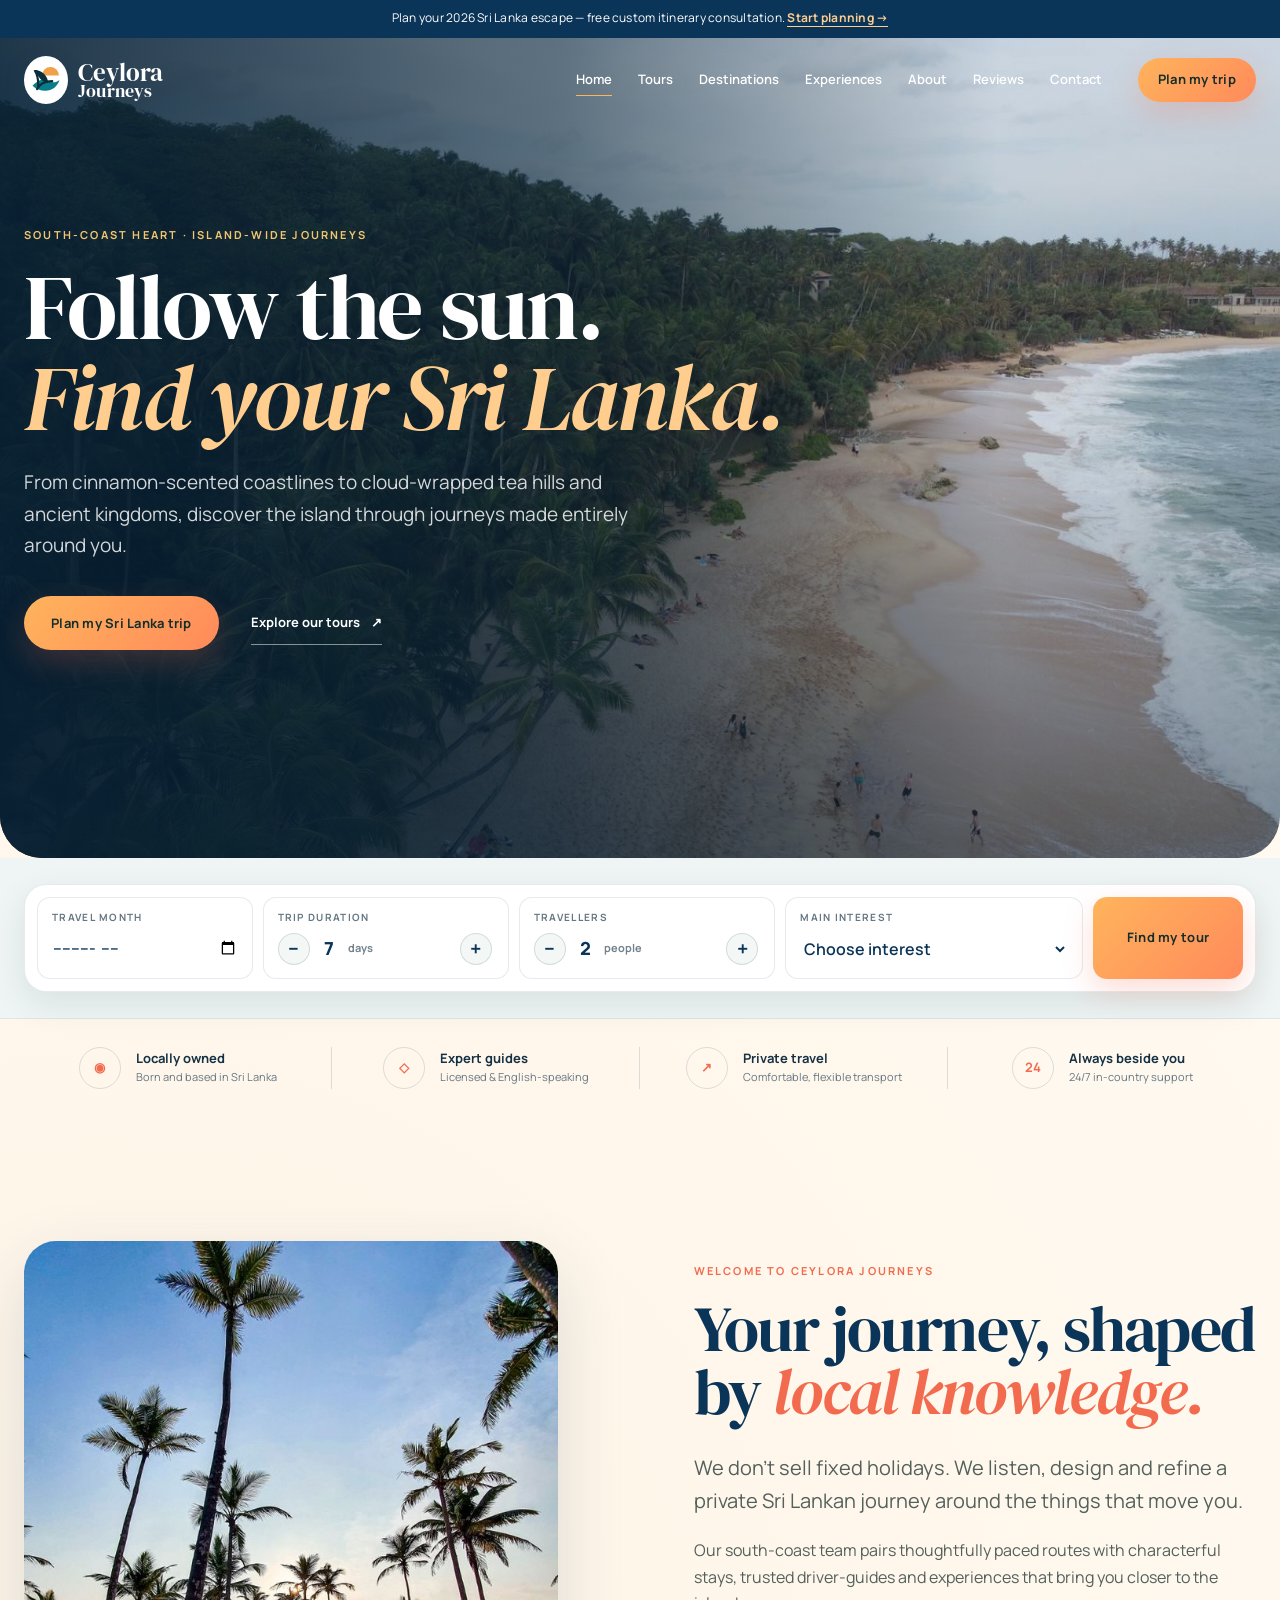
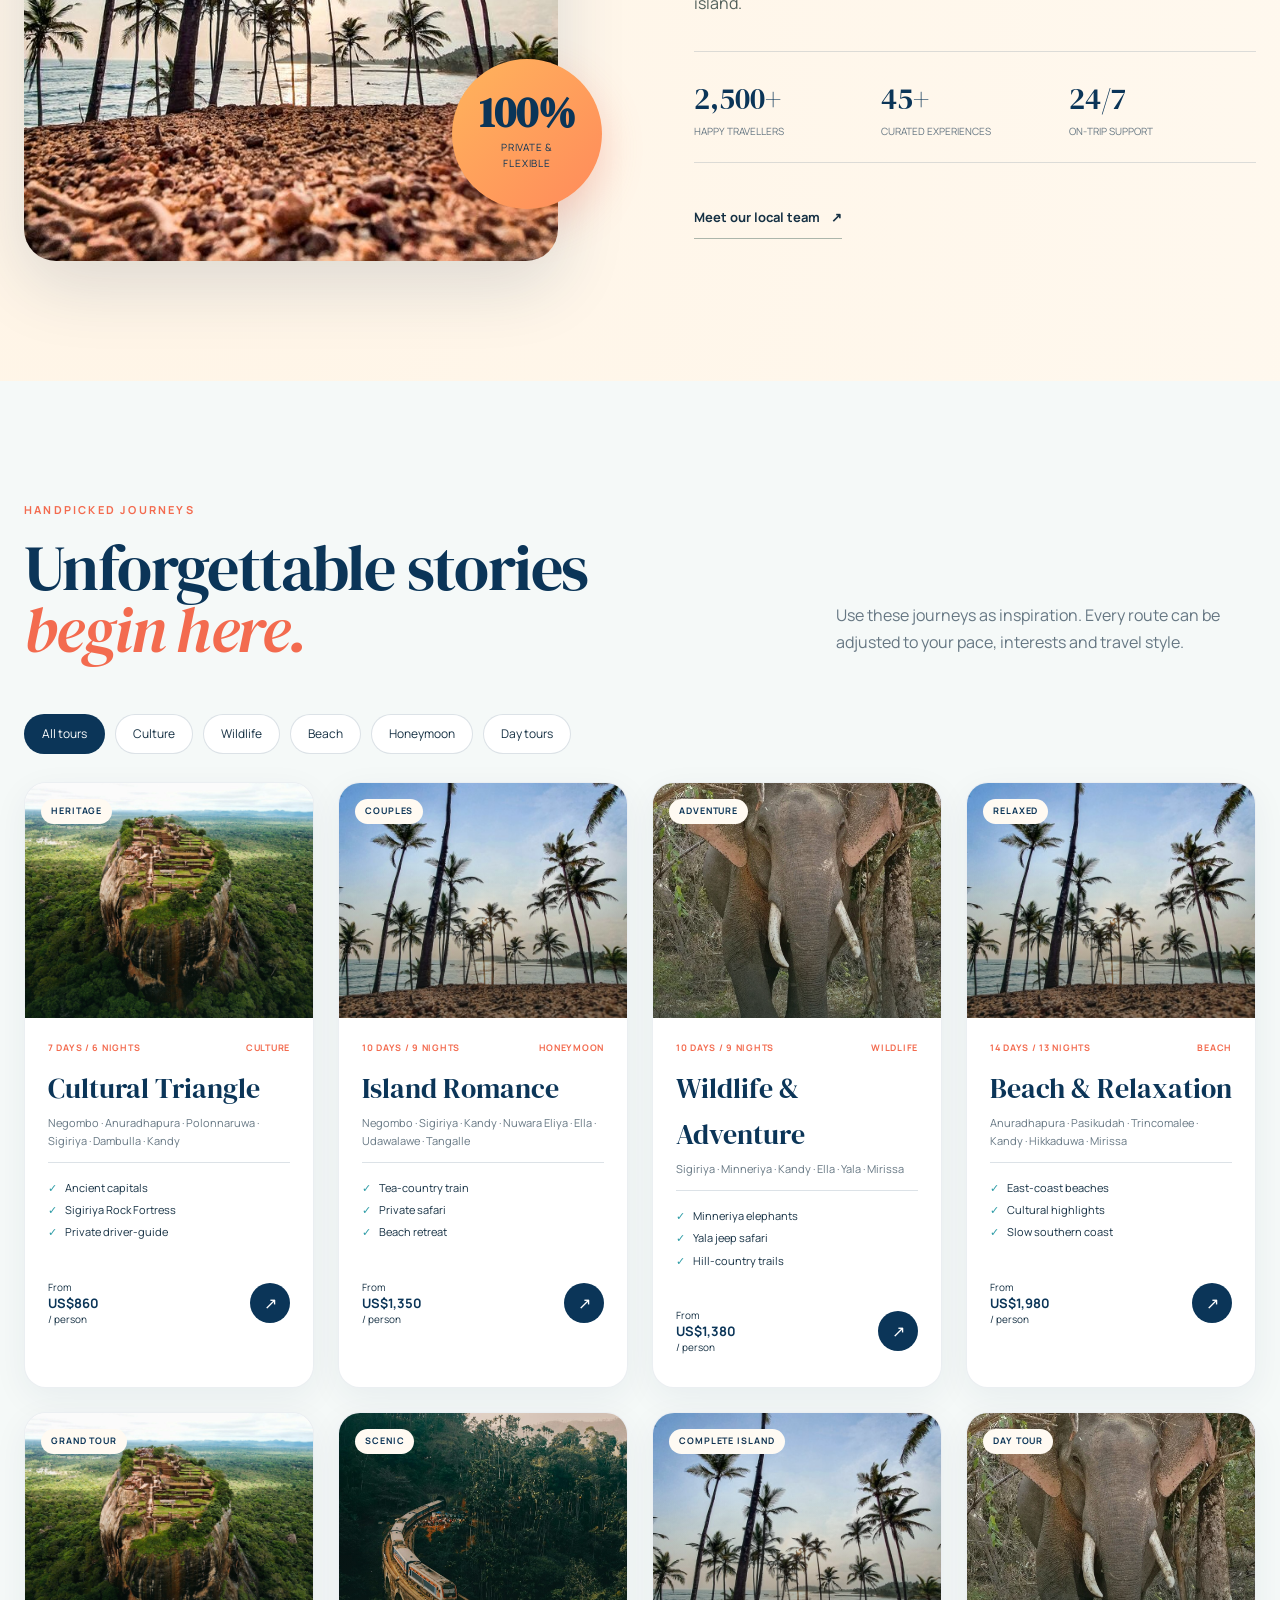
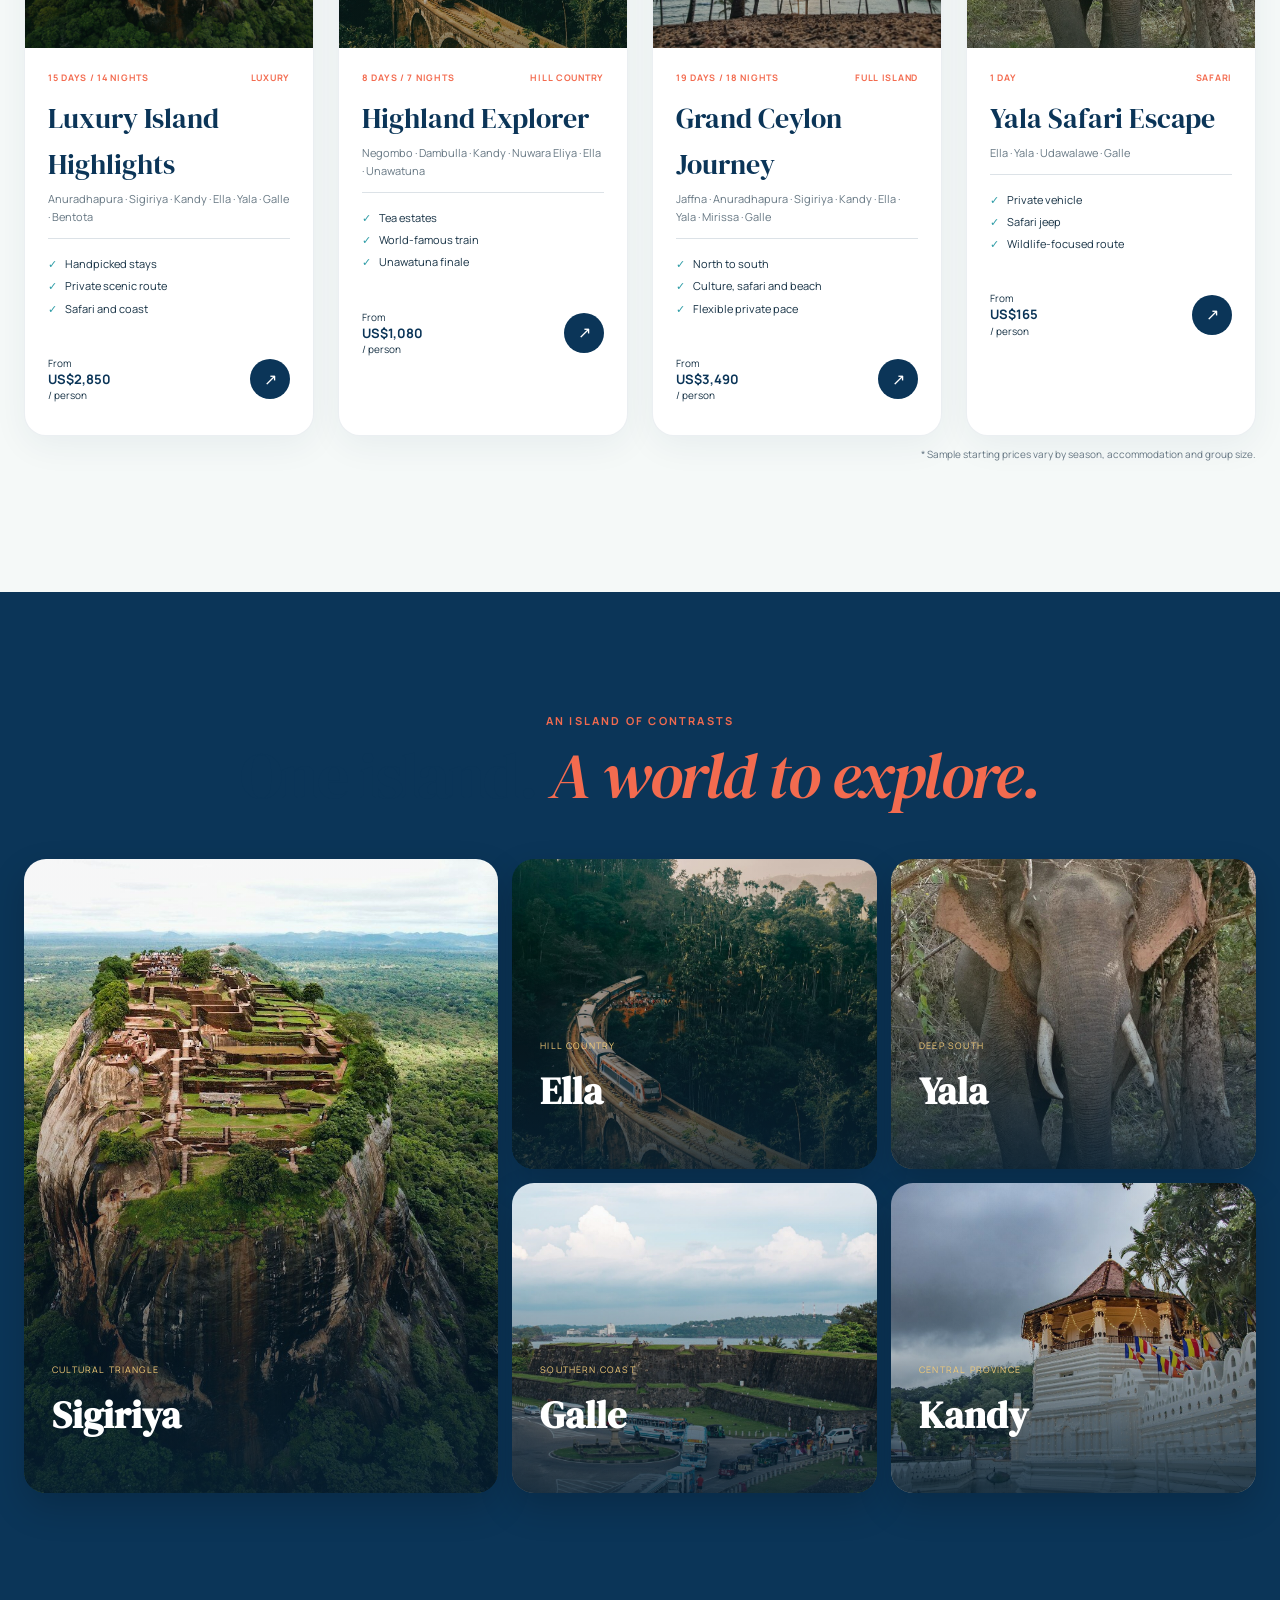
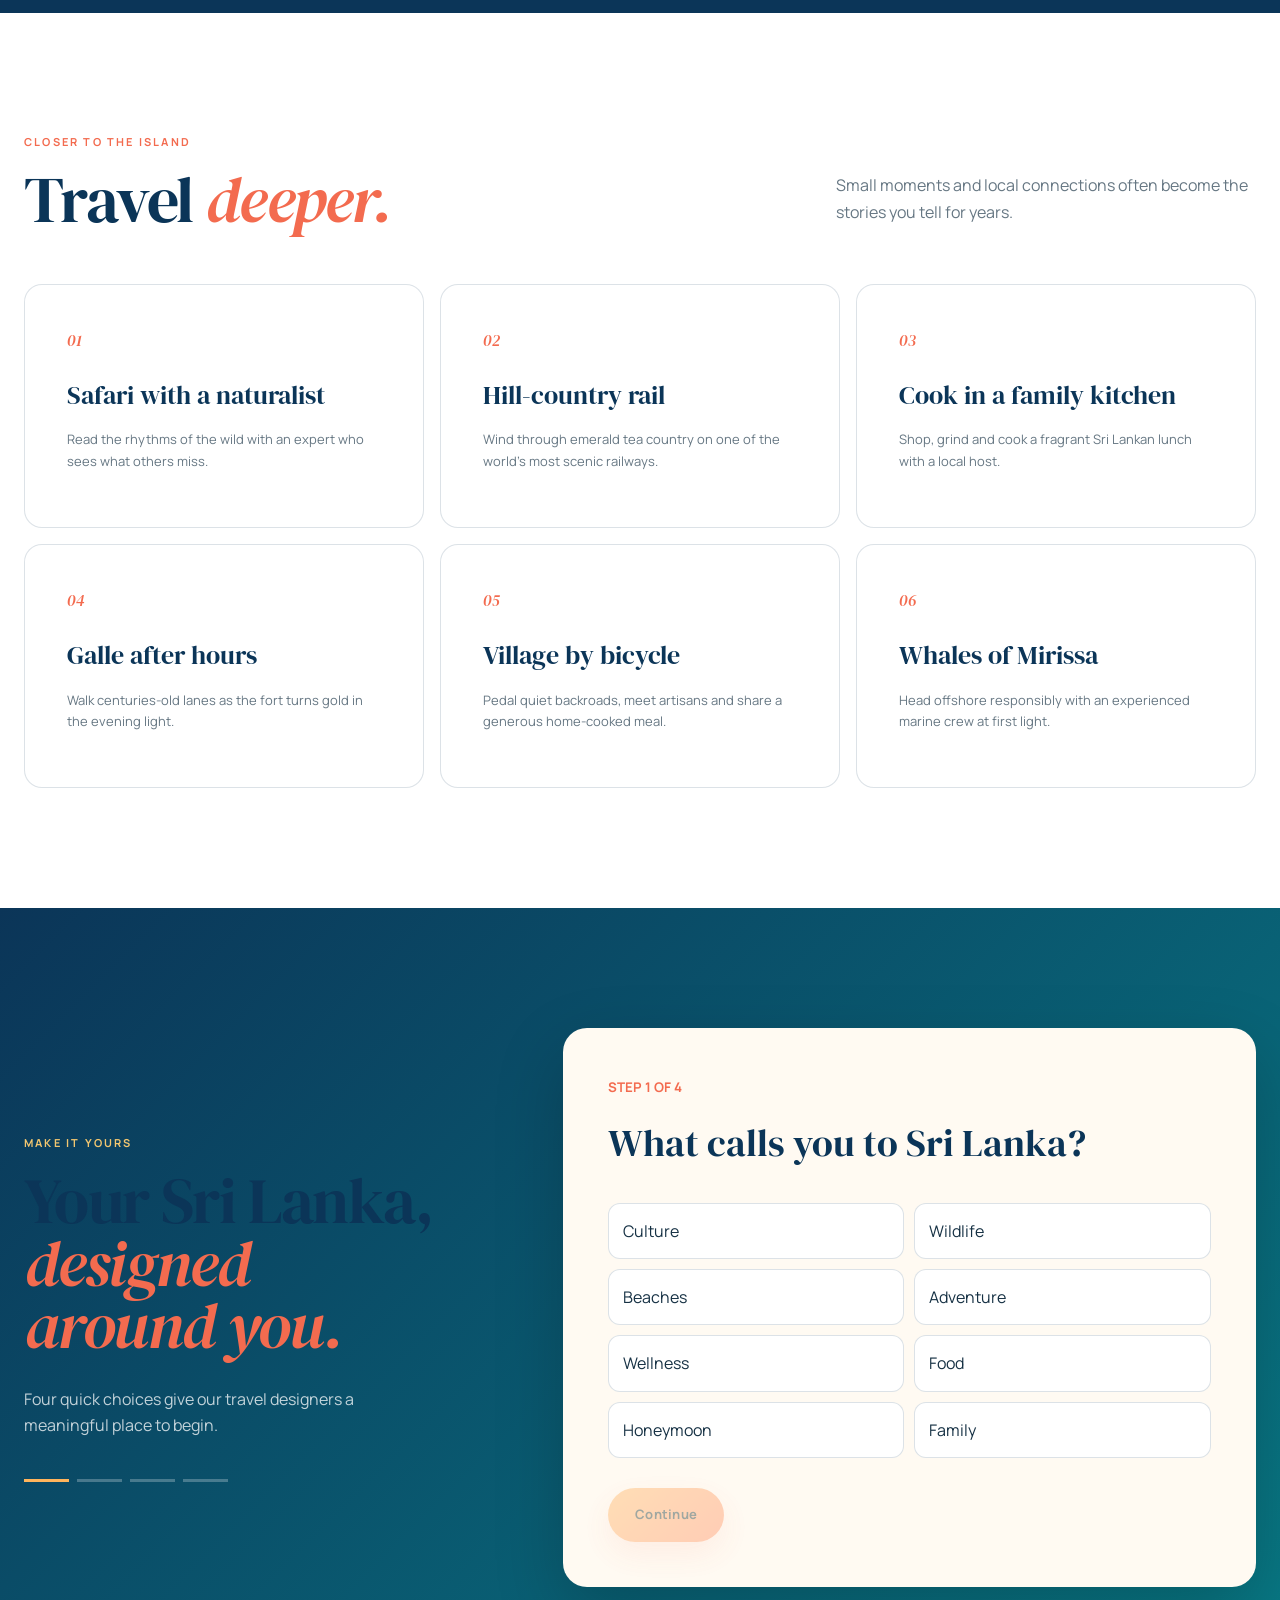
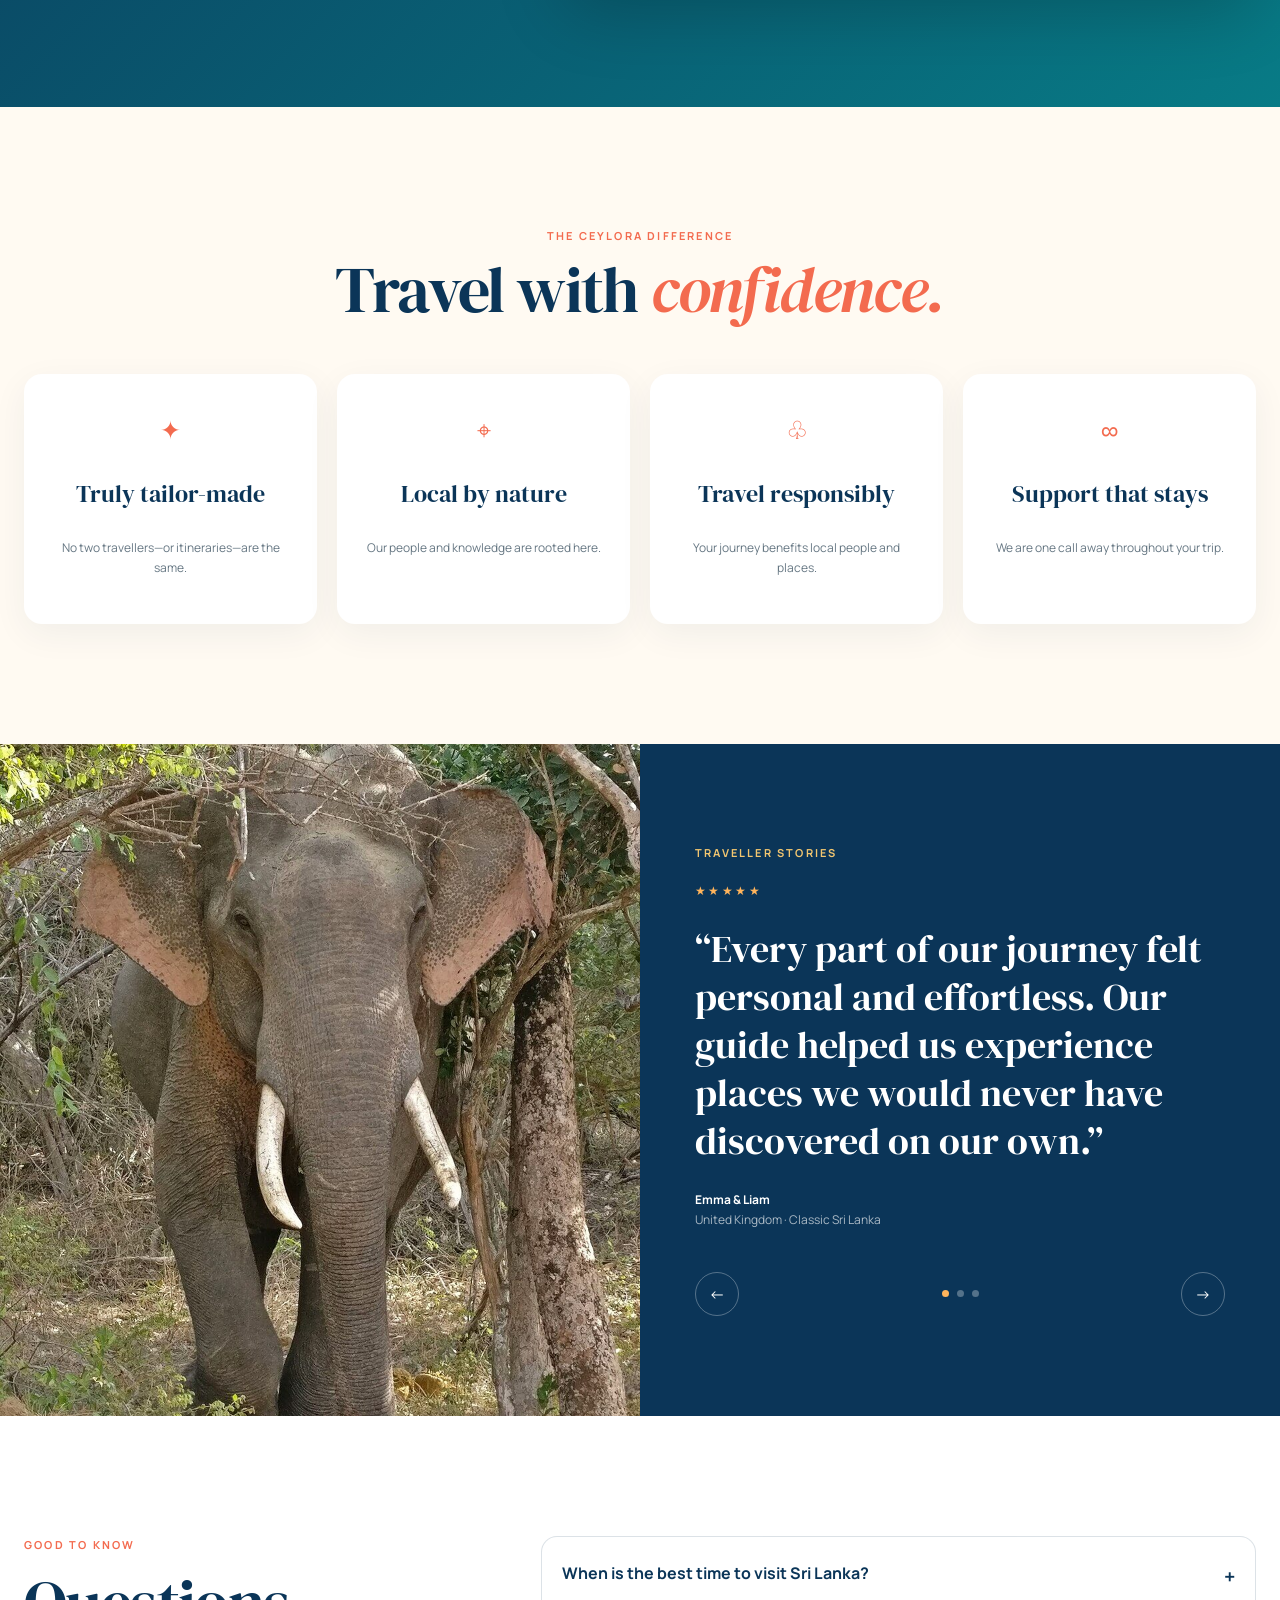
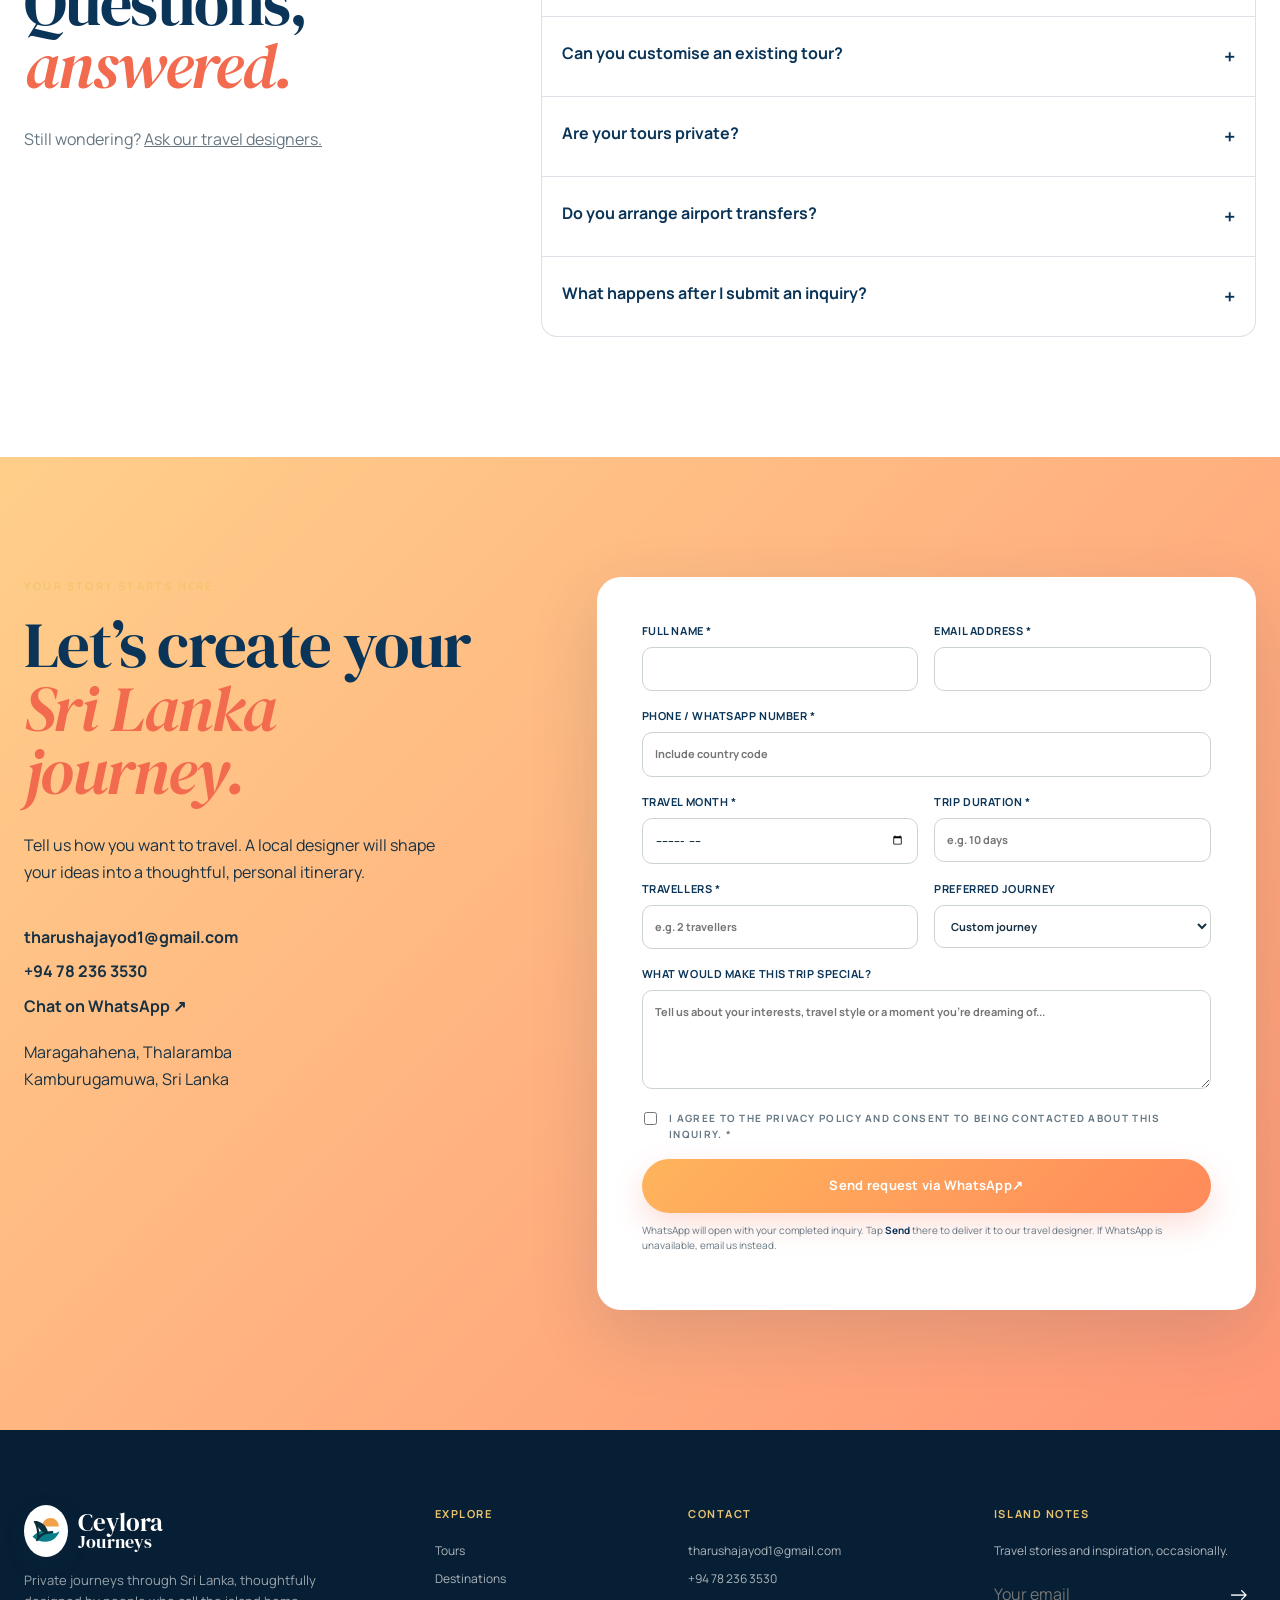
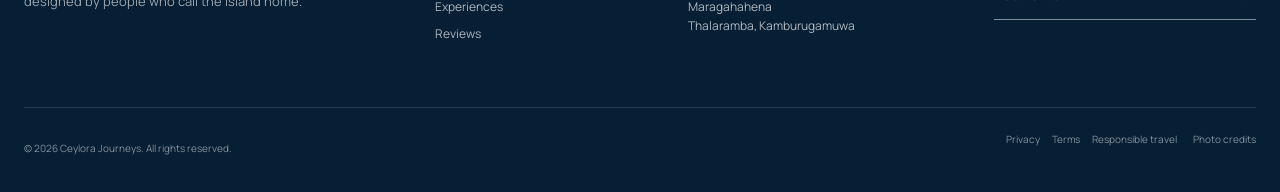
==== commit 3785a78c: "Add files via upload" ====
--- a/index.html
+++ b/index.html
@@ -9,13 +9,14 @@
   <meta property="og:title" content="Ceylora Journeys | Private Sri Lanka Tours">
   <meta property="og:description" content="Tailor-made Sri Lanka journeys, designed by local experts.">
   <meta property="og:type" content="website">
-  <meta property="og:image" content="assets/images/hero.webp">
+  <meta property="og:image" content="assets/images/hero-real.jpg">
   <link rel="canonical" href="https://ceylorajourneys.example/">
   <link rel="icon" href="assets/logo.svg" type="image/svg+xml">
   <link rel="preconnect" href="https://fonts.googleapis.com">
   <link rel="preconnect" href="https://fonts.gstatic.com" crossorigin>
   <link href="https://fonts.googleapis.com/css2?family=DM+Serif+Display:ital@0;1&family=Manrope:wght@400;500;600;700&display=swap" rel="stylesheet">
   <link rel="stylesheet" href="css/style.css">
+  <link rel="stylesheet" href="css/redesign.css">
   <script type="application/ld+json">{"@context":"https://schema.org","@type":"TravelAgency","name":"Ceylora Journeys","description":"Private, tailor-made Sri Lanka tours designed by local experts.","url":"https://ceylorajourneys.example/","telephone":"+94-78-236-3530","email":"tharushajayod1@gmail.com","priceRange":"$$$","address":{"@type":"PostalAddress","streetAddress":"Maragahahena, Thalaramba","addressLocality":"Kamburugamuwa","addressCountry":"LK"},"openingHours":"Mo-Sa 08:30-18:00","areaServed":"Sri Lanka"}</script>
 </head>
 <body>
@@ -44,10 +45,12 @@
         <p class="hero-copy">From cinnamon-scented coastlines to cloud-wrapped tea hills and ancient kingdoms, discover the island through journeys made entirely around you.</p>
         <div class="hero-actions"><a class="btn" href="#plan">Plan my Sri Lanka trip</a><a class="text-link light-link" href="#tours">Explore our tours <span>↗</span></a></div>
       </div>
+    </section>
+    <section class="trip-finder-section" aria-label="Find a tour">
       <form class="trip-finder" id="tripFinder" novalidate>
         <label><span>Travel month</span><input type="month" id="finderMonth" required></label>
-        <label><span>Trip duration</span><select id="finderDuration" required><option value="">Select duration</option><option>5–7 days</option><option>8–10 days</option><option>11–14 days</option><option>15+ days</option></select></label>
-        <label><span>Travellers</span><select id="finderGuests" required><option value="">Guests</option><option>1 traveller</option><option>2 travellers</option><option>3–5 travellers</option><option>6+ travellers</option></select></label>
+        <label><span>Trip duration</span><input type="hidden" id="finderDuration" value="7 days"><span class="counter-control"><button type="button" data-counter="finderDays" data-action="decrease" aria-label="Reduce trip duration">−</button><output id="finderDays" aria-live="polite">7</output><small>days</small><button type="button" data-counter="finderDays" data-action="increase" aria-label="Increase trip duration">+</button></span></label>
+        <label><span>Travellers</span><input type="hidden" id="finderGuests" value="2 travellers"><span class="counter-control"><button type="button" data-counter="finderTravellers" data-action="decrease" aria-label="Reduce travellers">−</button><output id="finderTravellers" aria-live="polite">2</output><small>people</small><button type="button" data-counter="finderTravellers" data-action="increase" aria-label="Increase travellers">+</button></span></label>
         <label><span>Main interest</span><select id="finderInterest" required><option value="">Choose interest</option><option>Culture & heritage</option><option>Wildlife & nature</option><option>Beaches & relaxation</option><option>Adventure</option><option>Honeymoon</option><option>Family holiday</option></select></label>
         <button class="btn finder-btn" type="submit">Find my tour</button>
       </form>
@@ -64,7 +67,7 @@
 
     <section class="section intro" id="about">
       <div class="container intro-grid">
-        <div class="intro-visual reveal"><img src="assets/images/coast.webp" alt="Tropical coastline on Sri Lanka's southern shore" width="900" height="1050" loading="lazy" decoding="async"><div class="image-note"><strong>10+</strong><span>years of local expertise</span></div></div>
+        <div class="intro-visual reveal"><img src="assets/images/mirissa-real.jpg" alt="Palm-lined Mirissa Beach on Sri Lanka's southern coast" width="900" height="1050" loading="lazy" decoding="async"><div class="image-note"><strong>100%</strong><span>private & flexible</span></div></div>
         <div class="intro-copy reveal">
           <p class="eyebrow">Welcome to Ceylora Journeys</p>
           <h2>Your journey, shaped by <em>local knowledge.</em></h2>
@@ -123,7 +126,7 @@
       <div class="container planner-grid"><div class="planner-intro reveal"><p class="eyebrow light">Make it yours</p><h2>Your Sri Lanka,<br><em>designed around you.</em></h2><p>Four quick choices give our travel designers a meaningful place to begin.</p><div class="planner-progress"><span class="active"></span><span></span><span></span><span></span></div></div>
         <div class="planner-card reveal" id="plannerCard">
           <div class="plan-step active" data-step="1"><small>Step 1 of 4</small><h3>What calls you to Sri Lanka?</h3><div class="choices multi"><button>Culture</button><button>Wildlife</button><button>Beaches</button><button>Adventure</button><button>Wellness</button><button>Food</button><button>Honeymoon</button><button>Family</button></div><button class="btn next-step" disabled>Continue</button></div>
-          <div class="plan-step" data-step="2"><small>Step 2 of 4</small><h3>How long would you like to travel?</h3><div class="choices single"><button>5–7 days</button><button>8–10 days</button><button>11–14 days</button><button>15+ days</button></div><button class="btn next-step" disabled>Continue</button></div>
+          <div class="plan-step" data-step="2"><small>Step 2 of 4</small><h3>How long would you like to travel?</h3><div class="duration-picker"><p>Choose the exact number of days</p><div class="large-counter"><button type="button" data-counter="planDays" data-action="decrease" aria-label="Reduce days">−</button><output id="planDays" aria-live="polite">7</output><span>days</span><button type="button" data-counter="planDays" data-action="increase" aria-label="Increase days">+</button></div><small>Most guests travel for 10–14 days</small></div><button class="btn next-step">Continue</button></div>
           <div class="plan-step" data-step="3"><small>Step 3 of 4</small><h3>Choose your travel style</h3><div class="choices single"><button>Comfortable</button><button>Premium</button><button>Luxury</button></div><button class="btn next-step" disabled>Continue</button></div>
           <div class="plan-step" data-step="4"><small>Step 4 of 4</small><h3>When are you thinking?</h3><div class="final-fields"><label>Travel month<input type="month" id="planMonth"></label><label>Travellers<select id="planGuests"><option>2 travellers</option><option>1 traveller</option><option>3–5 travellers</option><option>6+ travellers</option></select></label></div><button class="btn" id="completePlan">Request my itinerary</button></div>
         </div>
@@ -143,14 +146,15 @@
     </div></div></section>
 
     <section class="section contact" id="plan"><div class="container contact-grid"><div class="contact-copy reveal"><p class="eyebrow light">Your story starts here</p><h2>Let’s create your<br><em>Sri Lanka journey.</em></h2><p>Tell us how you want to travel. A local designer will shape your ideas into a thoughtful, personal itinerary.</p><div class="contact-details"><a href="mailto:tharushajayod1@gmail.com">tharushajayod1@gmail.com</a><a href="tel:+94782363530">+94 78 236 3530</a><a href="https://wa.me/94717526757?text=Hello%20Ceylora%20Trails%2C%20I%20would%20like%20to%20plan%20a%20Sri%20Lanka%20trip." target="_blank" rel="noopener">Chat on WhatsApp ↗</a><p class="contact-address">Maragahahena, Thalaramba<br>Kamburugamuwa, Sri Lanka</p></div></div>
-      <form class="inquiry-form reveal" id="inquiryForm" novalidate><div class="form-row"><label>Full name *<input name="name" autocomplete="name" required></label><label>Email address *<input type="email" name="email" autocomplete="email" required></label></div><label>Phone / WhatsApp number *<input type="tel" name="phone" autocomplete="tel" placeholder="Include country code" required></label><div class="form-row"><label>Travel month *<input type="month" name="month" required></label><label>Trip duration *<select name="duration" required><option value="">Select</option><option>5–7 days</option><option>8–10 days</option><option>11–14 days</option><option>15+ days</option></select></label></div><div class="form-row"><label>Travellers *<select name="travellers" required><option value="">Select</option><option>1 traveller</option><option>2 travellers</option><option>3–5 travellers</option><option>6+ travellers</option></select></label><label>Preferred journey<select name="tour"><option>Custom journey</option><option>Cultural Triangle</option><option>Island Romance</option><option>Wildlife &amp; Adventure</option><option>Beach &amp; Relaxation</option><option>Luxury Island Highlights</option><option>Highland Explorer</option><option>Grand Ceylon Journey</option><option>Yala Safari Escape</option></select></label></div><label>What would make this trip special?<textarea name="message" rows="4" placeholder="Tell us about your interests, travel style or a moment you're dreaming of..."></textarea></label><label class="check"><input type="checkbox" name="consent" required><span>I agree to the privacy policy and consent to being contacted about this inquiry. *</span></label><button class="btn dark-btn" type="submit">Send request via WhatsApp <span>↗</span></button><p class="form-helper">WhatsApp will open with your completed inquiry. Tap <b>Send</b> there to deliver it to our travel designer. If WhatsApp is unavailable, <a href="mailto:tharushajayod1@gmail.com?subject=Ceylora%20Trails%20Inquiry">email us instead</a>.</p><p class="form-status" role="status"></p></form>
+      <form class="inquiry-form reveal" id="inquiryForm" novalidate><div class="form-row"><label>Full name *<input name="name" autocomplete="name" required></label><label>Email address *<input type="email" name="email" autocomplete="email" required></label></div><label>Phone / WhatsApp number *<input type="tel" name="phone" autocomplete="tel" placeholder="Include country code" required></label><div class="form-row"><label>Travel month *<input type="month" name="month" required></label><label>Trip duration *<input name="duration" placeholder="e.g. 10 days" required></label></div><div class="form-row"><label>Travellers *<input name="travellers" placeholder="e.g. 2 travellers" required></label><label>Preferred journey<select name="tour"><option>Custom journey</option><option>Cultural Triangle</option><option>Island Romance</option><option>Wildlife &amp; Adventure</option><option>Beach &amp; Relaxation</option><option>Luxury Island Highlights</option><option>Highland Explorer</option><option>Grand Ceylon Journey</option><option>Yala Safari Escape</option></select></label></div><label>What would make this trip special?<textarea name="message" rows="4" placeholder="Tell us about your interests, travel style or a moment you're dreaming of..."></textarea></label><label class="check"><input type="checkbox" name="consent" required><span>I agree to the privacy policy and consent to being contacted about this inquiry. *</span></label><button class="btn dark-btn" type="submit">Send request via WhatsApp <span>↗</span></button><p class="form-helper">WhatsApp will open with your completed inquiry. Tap <b>Send</b> there to deliver it to our travel designer. If WhatsApp is unavailable, <a href="mailto:tharushajayod1@gmail.com?subject=Ceylora%20Trails%20Inquiry">email us instead</a>.</p><p class="form-status" role="status"></p></form>
     </div></section>
   </main>
 
-  <footer class="footer" id="contact"><div class="container"><div class="footer-main"><div class="footer-brand"><a class="brand" href="#home"><img src="assets/logo.svg" alt="" width="52" height="52"><span><b>Ceylora</b> Journeys</span></a><p>Private journeys through Sri Lanka, thoughtfully designed by people who call the island home.</p></div><div><h3>Explore</h3><a href="#tours">Tours</a><a href="#destinations">Destinations</a><a href="#experiences">Experiences</a><a href="#reviews">Reviews</a></div><div><h3>Contact</h3><a href="mailto:tharushajayod1@gmail.com">tharushajayod1@gmail.com</a><a href="tel:+94782363530">+94 78 236 3530</a><p>Maragahahena<br>Thalaramba, Kamburugamuwa</p></div><div><h3>Island notes</h3><p>Travel stories and inspiration, occasionally.</p><form id="newsletter"><label class="sr-only" for="newsletterEmail">Email address</label><div class="newsletter"><input id="newsletterEmail" type="email" placeholder="Your email" required><button aria-label="Subscribe">→</button></div><small id="newsletterStatus" role="status"></small></form></div></div><div class="footer-bottom"><p>© <span id="year"></span> Ceylora Journeys. All rights reserved.</p><div><button class="policy-btn" data-policy="Privacy Policy">Privacy</button><button class="policy-btn" data-policy="Terms & Conditions">Terms</button><button class="policy-btn" data-policy="Responsible Travel Policy">Responsible travel</button></div></div></div></footer>
+  <footer class="footer" id="contact"><div class="container"><div class="footer-main"><div class="footer-brand"><a class="brand" href="#home"><img src="assets/logo.svg" alt="" width="52" height="52"><span><b>Ceylora</b> Journeys</span></a><p>Private journeys through Sri Lanka, thoughtfully designed by people who call the island home.</p></div><div><h3>Explore</h3><a href="#tours">Tours</a><a href="#destinations">Destinations</a><a href="#experiences">Experiences</a><a href="#reviews">Reviews</a></div><div><h3>Contact</h3><a href="mailto:tharushajayod1@gmail.com">tharushajayod1@gmail.com</a><a href="tel:+94782363530">+94 78 236 3530</a><p>Maragahahena<br>Thalaramba, Kamburugamuwa</p></div><div><h3>Island notes</h3><p>Travel stories and inspiration, occasionally.</p><form id="newsletter"><label class="sr-only" for="newsletterEmail">Email address</label><div class="newsletter"><input id="newsletterEmail" type="email" placeholder="Your email" required><button aria-label="Subscribe">→</button></div><small id="newsletterStatus" role="status"></small></form></div></div><div class="footer-bottom"><p>© <span id="year"></span> Ceylora Journeys. All rights reserved.</p><div><button class="policy-btn" data-policy="Privacy Policy">Privacy</button><button class="policy-btn" data-policy="Terms & Conditions">Terms</button><button class="policy-btn" data-policy="Responsible Travel Policy">Responsible travel</button><a href="photo-credits.html">Photo credits</a></div></div></div></footer>
   <button class="back-top" aria-label="Back to top">↑</button>
 
   <dialog class="modal" id="contentModal"><button class="modal-close" aria-label="Close dialog">×</button><div id="modalContent"></div></dialog>
+  <script src="js/packages.js" defer></script>
   <script src="js/script.js" defer></script>
 </body>
 </html>
--- a/css/style.css
+++ b/css/style.css
@@ -1,5 +1,5 @@
 :root{--green:#092f3d;--green2:#0d5263;--ivory:#fff9f1;--amber:#f0a24b;--teal:#087e8b;--terracotta:#e05d3f;--ink:#172d35;--white:#fff;--muted:#69736f;--line:rgba(18,61,53,.15);--serif:"DM Serif Display",Georgia,serif;--sans:"Manrope",Arial,sans-serif;--shadow:0 18px 50px rgba(18,61,53,.13);--radius:4px;--max:1240px}
-*{box-sizing:border-box}html{scroll-behavior:smooth}body{margin:0;background:var(--ivory);color:var(--ink);font-family:var(--sans);font-size:16px;line-height:1.65;overflow-x:hidden}body.menu-open{overflow:hidden}img{max-width:100%;display:block}button,input,select,textarea{font:inherit}button,a{color:inherit}a{text-decoration:none}.container{width:min(calc(100% - 48px),var(--max));margin:auto}.section{padding:120px 0}.skip-link{position:fixed;top:-100px;left:20px;background:var(--white);z-index:9999;padding:12px 18px}.skip-link:focus{top:20px}.announcement{height:38px;background:var(--amber);color:#162e29;text-align:center;font-size:12px;letter-spacing:.02em;padding:8px 20px}.announcement a{font-weight:700;border-bottom:1px solid}.site-header{height:84px;position:absolute;top:38px;left:0;right:0;z-index:100;color:var(--white);transition:.3s}.site-header.scrolled{position:fixed;top:0;background:rgba(250,247,240,.97);color:var(--green);box-shadow:0 4px 30px rgba(12,38,33,.09);backdrop-filter:blur(12px)}.nav-wrap{height:100%;display:flex;align-items:center;gap:36px}.brand{display:flex;align-items:center;gap:10px;white-space:nowrap;font-size:18px}.brand img{width:44px}.brand span{display:flex;flex-direction:column;font-family:var(--serif);line-height:.86;font-size:18px;letter-spacing:.01em}.brand b{font-size:25px;font-weight:400}.main-nav{display:flex;gap:26px;margin-left:auto}.main-nav a{font-size:13px;font-weight:600;padding:12px 0;position:relative}.main-nav a:after{content:"";height:1px;background:var(--amber);position:absolute;left:0;right:100%;bottom:7px;transition:.25s}.main-nav a:hover:after,.main-nav a.active:after{right:0}.btn{display:inline-flex;align-items:center;justify-content:center;border:0;background:var(--amber);color:#142e29;min-height:54px;padding:0 27px;font-size:13px;font-weight:700;letter-spacing:.02em;cursor:pointer;transition:transform .2s,background .2s}.btn:hover{background:#f0b94e;transform:translateY(-2px)}.btn-small{min-height:44px;padding:0 20px}.menu-toggle{display:none;background:none;border:0;width:44px;height:44px;padding:10px;cursor:pointer}.menu-toggle span{display:block;height:2px;background:currentColor;margin:5px}.hero{height:900px;min-height:720px;position:relative;color:var(--white);display:flex;align-items:center;padding-bottom:80px}.hero-media,.hero-overlay{position:absolute;inset:0}.hero-media{background:url(../assets/images/hero.webp) 66% center/cover no-repeat}.hero-overlay{background:linear-gradient(90deg,rgba(8,31,27,.88) 0%,rgba(10,37,32,.56) 48%,rgba(9,27,24,.05) 80%),linear-gradient(0deg,rgba(8,28,25,.42),transparent 45%)}.hero-content{position:relative;z-index:2;padding-top:60px}.eyebrow{text-transform:uppercase;color:var(--terracotta);font-size:11px;letter-spacing:.2em;font-weight:700;margin:0 0 18px}.eyebrow.light{color:#f2c670}.hero h1,.section h2{font-family:var(--serif);font-weight:400;line-height:.98;letter-spacing:-.025em}.hero h1{font-size:clamp(54px,7.2vw,102px);max-width:820px;margin:0 0 25px}.hero h1 em,.section h2 em{font-weight:400;color:var(--amber)}.hero-copy{font-size:18px;max-width:615px;color:rgba(255,255,255,.82);margin:0 0 35px}.hero-actions{display:flex;align-items:center;gap:32px}.text-link{border:0;background:none;font-weight:700;font-size:13px;padding:10px 0;cursor:pointer;border-bottom:1px solid rgba(18,61,53,.35)}.light-link{border-color:rgba(255,255,255,.5)}.text-link span{margin-left:8px}.trip-finder{position:absolute;z-index:5;bottom:-50px;left:50%;transform:translateX(-50%);width:min(calc(100% - 48px),var(--max));min-height:104px;background:var(--white);box-shadow:var(--shadow);display:grid;grid-template-columns:1.2fr 1fr .85fr 1.2fr auto;padding:18px;color:var(--ink)}.trip-finder label{padding:3px 18px;border-right:1px solid var(--line)}label span,.trip-finder label>span{display:block;font-size:10px;text-transform:uppercase;letter-spacing:.13em;font-weight:700;color:var(--muted)}input,select,textarea{width:100%;border:1px solid #ccd4d0;background:#fff;padding:12px;color:var(--ink);border-radius:0}.trip-finder input,.trip-finder select{border:0;padding:6px 0;font-weight:600}.finder-btn{height:100%;min-width:145px}.trust-strip{background:#fff;padding:88px 0 32px}.trust-grid{display:grid;grid-template-columns:repeat(4,1fr)}.trust-grid>div{display:flex;justify-content:center;align-items:center;gap:15px;border-right:1px solid var(--line);padding:0 24px}.trust-grid>div:last-child{border:0}.trust-grid>div>span{width:42px;height:42px;border:1px solid var(--line);border-radius:50%;display:grid;place-items:center;color:var(--terracotta);font-size:13px;font-weight:700}.trust-grid p{margin:0;line-height:1.35}.trust-grid b,.trust-grid small{display:block}.trust-grid b{font-size:13px}.trust-grid small{color:var(--muted);font-size:11px;margin-top:3px}.intro{background:#fff}.intro-grid{display:grid;grid-template-columns:.95fr 1fr;gap:11%;align-items:center}.intro-visual{position:relative}.intro-visual img{width:100%;height:620px;object-fit:cover}.image-note{position:absolute;right:-44px;bottom:52px;width:150px;height:150px;background:var(--amber);display:flex;flex-direction:column;justify-content:center;text-align:center;color:var(--green);border-radius:50%}.image-note strong{font-family:var(--serif);font-size:43px;line-height:1}.image-note span{font-size:10px;text-transform:uppercase;letter-spacing:.08em;max-width:90px;margin:6px auto}.section h2{font-size:clamp(45px,5vw,72px);margin:0 0 28px;color:var(--green)}.lead{font-size:20px;color:var(--green)}.intro-copy>p:not(.eyebrow){max-width:610px;color:#53605b}.stats{display:grid;grid-template-columns:repeat(3,1fr);border-top:1px solid var(--line);border-bottom:1px solid var(--line);margin:34px 0;padding:22px 0}.stats div{display:flex;flex-direction:column}.stats b{font-family:var(--serif);font-size:30px;color:var(--green);font-weight:400}.stats span{font-size:10px;color:var(--muted);text-transform:uppercase}.tours{background:var(--ivory)}.section-head{display:flex;justify-content:space-between;align-items:end;margin-bottom:52px}.section-head h2{margin:0}.section-head>p{max-width:420px;color:var(--muted);margin-bottom:7px}.filter-bar{display:flex;gap:10px;margin-bottom:28px;flex-wrap:wrap}.filter{border:1px solid var(--line);background:transparent;padding:9px 17px;font-size:12px;cursor:pointer}.filter.active,.filter:hover{background:var(--green);color:#fff}.tour-grid{display:grid;grid-template-columns:repeat(4,1fr);gap:20px}.tour-card{background:#fff;transition:.3s}.tour-card:hover{transform:translateY(-7px);box-shadow:var(--shadow)}.tour-card.hidden{display:none}.tour-image{height:250px;background-size:cover;background-position:center;position:relative}.tour-image:after,.destination:after{content:"";position:absolute;inset:0;background:linear-gradient(0deg,rgba(8,31,27,.45),transparent 65%)}.tour-image>span{position:absolute;z-index:2;top:16px;left:16px;background:var(--ivory);color:var(--green);padding:5px 10px;font-size:9px;text-transform:uppercase;font-weight:700;letter-spacing:.1em}.image-ella{background-image:url(../assets/images/hills.webp)}.image-culture{background-image:url(../assets/images/culture.webp)}.image-wild{background-image:url(../assets/images/wildlife.webp)}.image-coast,.image-romance{background-image:url(../assets/images/coast.webp)}.image-romance{background-position:70% center;filter:saturate(.85)}.tour-body{padding:23px}.tour-meta{display:flex;justify-content:space-between;font-size:9px;text-transform:uppercase;color:var(--terracotta);font-weight:700;letter-spacing:.08em}.tour-body h3{font-family:var(--serif);font-size:28px;color:var(--green);font-weight:400;margin:9px 0 3px}.tour-body>p{font-size:11px;color:var(--muted);margin:0}.tour-body ul{list-style:none;padding:14px 0;margin:12px 0;border-top:1px solid var(--line)}.tour-body li{font-size:11px;padding:2px 0}.tour-body li:before{content:"✓";color:var(--teal);margin-right:8px}.tour-bottom{display:flex;justify-content:space-between;align-items:center}.tour-bottom p{font-size:10px;line-height:1.4}.tour-bottom b{display:block;font-size:13px;color:var(--green)}.circle-btn{width:40px;height:40px;border-radius:50%;border:1px solid var(--line);background:#fff;cursor:pointer}.circle-btn:hover{background:var(--amber)}.price-note{text-align:right;font-size:10px;color:var(--muted)}.destinations{background:var(--green);color:#fff}.destinations h2{color:#fff}.center-head{text-align:center;margin-bottom:52px}.center-head .eyebrow{margin-bottom:14px}.destination-grid{display:grid;grid-template-columns:1.3fr 1fr 1fr;grid-template-rows:310px 310px;gap:14px}.destination{position:relative;background-size:cover;background-position:center;overflow:hidden;cursor:pointer}.destination.large{grid-row:span 2}.destination div{position:absolute;z-index:2;left:28px;right:28px;bottom:24px}.destination span{font-size:9px;text-transform:uppercase;letter-spacing:.13em;color:#f3cb78}.destination h3{font-family:var(--serif);font-size:38px;margin:3px 0;color:#fff}.destination p{font-size:12px;margin:0;max-width:260px;opacity:0;transform:translateY(10px);transition:.3s}.destination:hover p,.destination:focus p{opacity:1;transform:none}.dest-sigiriya{background-image:linear-gradient(30deg,rgba(20,65,55,.1),rgba(224,164,57,.06)),url(../assets/images/culture.webp);background-position:60% center}.dest-ella{background-image:url(../assets/images/hills.webp)}.dest-yala{background-image:url(../assets/images/wildlife.webp)}.dest-galle{background-image:url(../assets/images/coast.webp)}.dest-kandy{background-image:linear-gradient(rgba(13,74,66,.25),rgba(13,74,66,.15)),url(../assets/images/coast.webp);background-position:center 36%}.experiences{background:#fff}.experience-grid{display:grid;grid-template-columns:repeat(3,1fr);border-top:1px solid var(--line);border-left:1px solid var(--line)}.experience-grid article{padding:42px;border-right:1px solid var(--line);border-bottom:1px solid var(--line);min-height:225px;transition:.25s}.experience-grid article:hover{background:var(--ivory)}.experience-grid span{font-family:var(--serif);color:var(--terracotta);font-style:italic}.experience-grid h3{font-family:var(--serif);font-size:26px;font-weight:400;color:var(--green);margin:20px 0 9px}.experience-grid p{font-size:13px;color:var(--muted)}.planner{background:var(--teal);color:#fff}.planner-grid{display:grid;grid-template-columns:.75fr 1.25fr;gap:10%;align-items:center}.planner h2{color:#fff}.planner-intro>p:not(.eyebrow){max-width:410px;color:rgba(255,255,255,.75)}.planner-progress{display:flex;gap:8px;margin-top:40px}.planner-progress span{height:3px;width:45px;background:rgba(255,255,255,.25)}.planner-progress span.active{background:var(--amber)}.planner-card{background:var(--ivory);color:var(--ink);padding:45px;min-height:420px}.plan-step{display:none}.plan-step.active{display:block}.plan-step small{color:var(--terracotta);text-transform:uppercase;font-weight:700}.plan-step h3{font-family:var(--serif);color:var(--green);font-size:38px;font-weight:400;margin:12px 0 28px}.choices{display:grid;grid-template-columns:repeat(2,1fr);gap:10px;margin-bottom:30px}.choices button{background:#fff;border:1px solid var(--line);padding:14px;text-align:left;cursor:pointer}.choices button.selected{background:var(--green);color:#fff;border-color:var(--green)}.plan-step .btn:disabled{opacity:.4;cursor:not-allowed}.final-fields{display:grid;grid-template-columns:1fr 1fr;gap:15px;margin-bottom:25px}.final-fields label{font-size:12px;font-weight:700}.why{background:var(--ivory)}.why-grid{display:grid;grid-template-columns:repeat(4,1fr);gap:20px}.why-grid article{text-align:center;padding:35px 25px;border-right:1px solid var(--line)}.why-grid article:last-child{border:0}.why-grid span{font-size:25px;color:var(--terracotta)}.why-grid h3{font-family:var(--serif);font-weight:400;color:var(--green);font-size:24px}.why-grid p{font-size:12px;color:var(--muted)}.reviews{padding:0;background:#133b34;color:#fff}.review-wrap{width:100%;max-width:none;display:grid;grid-template-columns:1fr 1fr}.review-image{min-height:650px;background-size:cover;background-position:center}.review-content{padding:100px max(55px,calc((100vw - var(--max))/2));padding-right:max(55px,calc((100vw - var(--max))/2));display:flex;flex-direction:column;justify-content:center}.review-slide{display:none}.review-slide.active{display:block}.stars{color:var(--amber);letter-spacing:.2em;font-size:12px}.review-slide blockquote{font-family:var(--serif);font-size:clamp(31px,3vw,47px);line-height:1.25;margin:25px 0;font-weight:400}.review-slide p{display:flex;flex-direction:column;font-size:12px}.review-slide span{opacity:.65}.slider-controls{display:flex;align-items:center;justify-content:space-between;margin-top:30px}.slider-controls>button{width:44px;height:44px;border-radius:50%;border:1px solid rgba(255,255,255,.3);color:#fff;background:transparent;cursor:pointer}.review-dots{display:flex;gap:8px}.review-dots button{width:7px;height:7px;border-radius:50%;border:0;background:rgba(255,255,255,.3);padding:0}.review-dots button.active{background:var(--amber)}.faq{background:#fff}.faq-grid{display:grid;grid-template-columns:.55fr 1fr;gap:10%}.faq-grid>div>p:last-child{color:var(--muted)}.faq-grid a{text-decoration:underline}.faq-item{border-top:1px solid var(--line)}.faq-item:last-child{border-bottom:1px solid var(--line)}.faq-item>button{width:100%;border:0;background:transparent;padding:23px 0;display:flex;justify-content:space-between;text-align:left;color:var(--green);font-weight:700;cursor:pointer}.faq-item>button span{font-size:20px;transition:.2s}.faq-item.open>button span{transform:rotate(45deg)}.faq-item>div{display:grid;grid-template-rows:0fr;transition:.3s}.faq-item>div p{overflow:hidden;margin:0;color:var(--muted);font-size:13px}.faq-item.open>div{grid-template-rows:1fr}.faq-item.open>div p{padding-bottom:23px}.contact{background:var(--amber)}.contact-grid{display:grid;grid-template-columns:.75fr 1.1fr;gap:10%}.contact h2{font-size:65px}.contact-copy>p:not(.eyebrow){max-width:430px}.contact-details{display:flex;flex-direction:column;margin-top:35px}.contact-details a{font-weight:700;margin:4px 0}.inquiry-form{background:var(--white);padding:45px;box-shadow:var(--shadow)}.form-row{display:grid;grid-template-columns:1fr 1fr;gap:16px}.inquiry-form label{display:block;font-size:11px;text-transform:uppercase;letter-spacing:.05em;font-weight:700;color:var(--green);margin-bottom:16px}.inquiry-form input,.inquiry-form select,.inquiry-form textarea{margin-top:7px}.inquiry-form textarea{resize:vertical}.check{display:flex!important;gap:10px;align-items:start;text-transform:none!important;font-weight:500!important;color:var(--muted)!important}.check input{width:18px;margin:2px 0 0}.dark-btn{background:var(--green);color:#fff;width:100%}.dark-btn:hover{background:var(--green2)}.form-status{font-size:12px;margin:12px 0 0}.footer{background:#0b2924;color:#fff;padding:75px 0 25px}.footer-main{display:grid;grid-template-columns:1.3fr .7fr .9fr 1fr;gap:70px;padding-bottom:55px}.footer-brand p{color:rgba(255,255,255,.6);max-width:300px;font-size:13px}.footer h3{font-size:11px;text-transform:uppercase;letter-spacing:.14em;color:#e8c26e;margin:0 0 18px}.footer-main>div:not(.footer-brand)>a,.footer-main>div:not(.footer-brand)>p{display:block;font-size:12px;color:rgba(255,255,255,.68);margin:8px 0}.newsletter{display:flex;border-bottom:1px solid rgba(255,255,255,.5)}.newsletter input{background:transparent;border:0;color:#fff;padding-left:0}.newsletter button{background:transparent;border:0;color:#fff;font-size:22px}.footer small{font-size:10px;color:#e8c26e}.footer-bottom{border-top:1px solid rgba(255,255,255,.13);padding-top:22px;display:flex;justify-content:space-between;font-size:10px;color:rgba(255,255,255,.5)}.footer-bottom button{border:0;background:transparent;color:inherit;font-size:10px;cursor:pointer}.back-top{position:fixed;right:22px;bottom:22px;width:45px;height:45px;border:0;border-radius:50%;background:var(--green);color:#fff;box-shadow:var(--shadow);opacity:0;pointer-events:none;transition:.2s;z-index:90}.back-top.show{opacity:1;pointer-events:auto}.modal{border:0;padding:0;width:min(620px,calc(100% - 32px));box-shadow:0 30px 80px rgba(0,0,0,.35);background:var(--ivory)}.modal::backdrop{background:rgba(7,27,23,.73);backdrop-filter:blur(3px)}.modal-close{position:absolute;right:14px;top:12px;border:0;background:none;font-size:28px;cursor:pointer;z-index:2}.modal #modalContent{padding:45px}.modal h2{font-family:var(--serif);font-weight:400;color:var(--green);font-size:40px;margin:0 0 16px}.modal h3{color:var(--green)}.modal p,.modal li{color:var(--muted);font-size:14px}.itinerary-days{display:grid;gap:9px}.itinerary-days div{padding:12px;border-left:3px solid var(--amber);background:#fff}.sr-only{position:absolute!important;width:1px;height:1px;padding:0;margin:-1px;overflow:hidden;clip:rect(0,0,0,0);white-space:nowrap;border:0}.reveal{opacity:0;transform:translateY(25px);transition:opacity .75s,transform .75s}.reveal.visible{opacity:1;transform:none}:focus-visible{outline:3px solid var(--amber);outline-offset:3px}
+*{box-sizing:border-box}html{scroll-behavior:smooth}body{margin:0;background:var(--ivory);color:var(--ink);font-family:var(--sans);font-size:16px;line-height:1.65;overflow-x:hidden}body.menu-open{overflow:hidden}img{max-width:100%;display:block}button,input,select,textarea{font:inherit}button,a{color:inherit}a{text-decoration:none}.container{width:min(calc(100% - 48px),var(--max));margin:auto}.section{padding:120px 0}.skip-link{position:fixed;top:-100px;left:20px;background:var(--white);z-index:9999;padding:12px 18px}.skip-link:focus{top:20px}.announcement{height:38px;background:var(--amber);color:#162e29;text-align:center;font-size:12px;letter-spacing:.02em;padding:8px 20px}.announcement a{font-weight:700;border-bottom:1px solid}.site-header{height:84px;position:absolute;top:38px;left:0;right:0;z-index:100;color:var(--white);transition:.3s}.site-header.scrolled{position:fixed;top:0;background:rgba(250,247,240,.97);color:var(--green);box-shadow:0 4px 30px rgba(12,38,33,.09);backdrop-filter:blur(12px)}.nav-wrap{height:100%;display:flex;align-items:center;gap:36px}.brand{display:flex;align-items:center;gap:10px;white-space:nowrap;font-size:18px}.brand img{width:44px}.brand span{display:flex;flex-direction:column;font-family:var(--serif);line-height:.86;font-size:18px;letter-spacing:.01em}.brand b{font-size:25px;font-weight:400}.main-nav{display:flex;gap:26px;margin-left:auto}.main-nav a{font-size:13px;font-weight:600;padding:12px 0;position:relative}.main-nav a:after{content:"";height:1px;background:var(--amber);position:absolute;left:0;right:100%;bottom:7px;transition:.25s}.main-nav a:hover:after,.main-nav a.active:after{right:0}.btn{display:inline-flex;align-items:center;justify-content:center;border:0;background:var(--amber);color:#142e29;min-height:54px;padding:0 27px;font-size:13px;font-weight:700;letter-spacing:.02em;cursor:pointer;transition:transform .2s,background .2s}.btn:hover{background:#f0b94e;transform:translateY(-2px)}.btn-small{min-height:44px;padding:0 20px}.menu-toggle{display:none;background:none;border:0;width:44px;height:44px;padding:10px;cursor:pointer}.menu-toggle span{display:block;height:2px;background:currentColor;margin:5px}.hero{height:900px;min-height:720px;position:relative;color:var(--white);display:flex;align-items:center;padding-bottom:80px}.hero-media,.hero-overlay{position:absolute;inset:0}.hero-media{background:url(../assets/images/hero-real.jpg) 66% center/cover no-repeat}.hero-overlay{background:linear-gradient(90deg,rgba(8,31,27,.88) 0%,rgba(10,37,32,.56) 48%,rgba(9,27,24,.05) 80%),linear-gradient(0deg,rgba(8,28,25,.42),transparent 45%)}.hero-content{position:relative;z-index:2;padding-top:60px}.eyebrow{text-transform:uppercase;color:var(--terracotta);font-size:11px;letter-spacing:.2em;font-weight:700;margin:0 0 18px}.eyebrow.light{color:#f2c670}.hero h1,.section h2{font-family:var(--serif);font-weight:400;line-height:.98;letter-spacing:-.025em}.hero h1{font-size:clamp(54px,7.2vw,102px);max-width:820px;margin:0 0 25px}.hero h1 em,.section h2 em{font-weight:400;color:var(--amber)}.hero-copy{font-size:18px;max-width:615px;color:rgba(255,255,255,.82);margin:0 0 35px}.hero-actions{display:flex;align-items:center;gap:32px}.text-link{border:0;background:none;font-weight:700;font-size:13px;padding:10px 0;cursor:pointer;border-bottom:1px solid rgba(18,61,53,.35)}.light-link{border-color:rgba(255,255,255,.5)}.text-link span{margin-left:8px}.trip-finder{position:absolute;z-index:5;bottom:-50px;left:50%;transform:translateX(-50%);width:min(calc(100% - 48px),var(--max));min-height:104px;background:var(--white);box-shadow:var(--shadow);display:grid;grid-template-columns:1.2fr 1fr .85fr 1.2fr auto;padding:18px;color:var(--ink)}.trip-finder label{padding:3px 18px;border-right:1px solid var(--line)}label span,.trip-finder label>span{display:block;font-size:10px;text-transform:uppercase;letter-spacing:.13em;font-weight:700;color:var(--muted)}input,select,textarea{width:100%;border:1px solid #ccd4d0;background:#fff;padding:12px;color:var(--ink);border-radius:0}.trip-finder input,.trip-finder select{border:0;padding:6px 0;font-weight:600}.finder-btn{height:100%;min-width:145px}.trust-strip{background:#fff;padding:88px 0 32px}.trust-grid{display:grid;grid-template-columns:repeat(4,1fr)}.trust-grid>div{display:flex;justify-content:center;align-items:center;gap:15px;border-right:1px solid var(--line);padding:0 24px}.trust-grid>div:last-child{border:0}.trust-grid>div>span{width:42px;height:42px;border:1px solid var(--line);border-radius:50%;display:grid;place-items:center;color:var(--terracotta);font-size:13px;font-weight:700}.trust-grid p{margin:0;line-height:1.35}.trust-grid b,.trust-grid small{display:block}.trust-grid b{font-size:13px}.trust-grid small{color:var(--muted);font-size:11px;margin-top:3px}.intro{background:#fff}.intro-grid{display:grid;grid-template-columns:.95fr 1fr;gap:11%;align-items:center}.intro-visual{position:relative}.intro-visual img{width:100%;height:620px;object-fit:cover}.image-note{position:absolute;right:-44px;bottom:52px;width:150px;height:150px;background:var(--amber);display:flex;flex-direction:column;justify-content:center;text-align:center;color:var(--green);border-radius:50%}.image-note strong{font-family:var(--serif);font-size:43px;line-height:1}.image-note span{font-size:10px;text-transform:uppercase;letter-spacing:.08em;max-width:90px;margin:6px auto}.section h2{font-size:clamp(45px,5vw,72px);margin:0 0 28px;color:var(--green)}.lead{font-size:20px;color:var(--green)}.intro-copy>p:not(.eyebrow){max-width:610px;color:#53605b}.stats{display:grid;grid-template-columns:repeat(3,1fr);border-top:1px solid var(--line);border-bottom:1px solid var(--line);margin:34px 0;padding:22px 0}.stats div{display:flex;flex-direction:column}.stats b{font-family:var(--serif);font-size:30px;color:var(--green);font-weight:400}.stats span{font-size:10px;color:var(--muted);text-transform:uppercase}.tours{background:var(--ivory)}.section-head{display:flex;justify-content:space-between;align-items:end;margin-bottom:52px}.section-head h2{margin:0}.section-head>p{max-width:420px;color:var(--muted);margin-bottom:7px}.filter-bar{display:flex;gap:10px;margin-bottom:28px;flex-wrap:wrap}.filter{border:1px solid var(--line);background:transparent;padding:9px 17px;font-size:12px;cursor:pointer}.filter.active,.filter:hover{background:var(--green);color:#fff}.tour-grid{display:grid;grid-template-columns:repeat(4,1fr);gap:20px}.tour-card{background:#fff;transition:.3s}.tour-card:hover{transform:translateY(-7px);box-shadow:var(--shadow)}.tour-card.hidden{display:none}.tour-image{height:250px;background-size:cover;background-position:center;position:relative}.tour-image:after,.destination:after{content:"";position:absolute;inset:0;background:linear-gradient(0deg,rgba(8,31,27,.45),transparent 65%)}.tour-image>span{position:absolute;z-index:2;top:16px;left:16px;background:var(--ivory);color:var(--green);padding:5px 10px;font-size:9px;text-transform:uppercase;font-weight:700;letter-spacing:.1em}.image-ella{background-image:url(../assets/images/tea-real.jpg)}.image-culture{background-image:url(../assets/images/sigiriya-real.jpg)}.image-wild{background-image:url(../assets/images/elephant-real.jpg)}.image-coast,.image-romance{background-image:url(../assets/images/mirissa-real.jpg)}.image-romance{background-position:70% center;filter:saturate(.85)}.tour-body{padding:23px}.tour-meta{display:flex;justify-content:space-between;font-size:9px;text-transform:uppercase;color:var(--terracotta);font-weight:700;letter-spacing:.08em}.tour-body h3{font-family:var(--serif);font-size:28px;color:var(--green);font-weight:400;margin:9px 0 3px}.tour-body>p{font-size:11px;color:var(--muted);margin:0}.tour-body ul{list-style:none;padding:14px 0;margin:12px 0;border-top:1px solid var(--line)}.tour-body li{font-size:11px;padding:2px 0}.tour-body li:before{content:"✓";color:var(--teal);margin-right:8px}.tour-bottom{display:flex;justify-content:space-between;align-items:center}.tour-bottom p{font-size:10px;line-height:1.4}.tour-bottom b{display:block;font-size:13px;color:var(--green)}.circle-btn{width:40px;height:40px;border-radius:50%;border:1px solid var(--line);background:#fff;cursor:pointer}.circle-btn:hover{background:var(--amber)}.price-note{text-align:right;font-size:10px;color:var(--muted)}.destinations{background:var(--green);color:#fff}.destinations h2{color:#fff}.center-head{text-align:center;margin-bottom:52px}.center-head .eyebrow{margin-bottom:14px}.destination-grid{display:grid;grid-template-columns:1.3fr 1fr 1fr;grid-template-rows:310px 310px;gap:14px}.destination{position:relative;background-size:cover;background-position:center;overflow:hidden;cursor:pointer}.destination.large{grid-row:span 2}.destination div{position:absolute;z-index:2;left:28px;right:28px;bottom:24px}.destination span{font-size:9px;text-transform:uppercase;letter-spacing:.13em;color:#f3cb78}.destination h3{font-family:var(--serif);font-size:38px;margin:3px 0;color:#fff}.destination p{font-size:12px;margin:0;max-width:260px;opacity:0;transform:translateY(10px);transition:.3s}.destination:hover p,.destination:focus p{opacity:1;transform:none}.dest-sigiriya{background-image:linear-gradient(30deg,rgba(20,65,55,.1),rgba(224,164,57,.06)),url(../assets/images/sigiriya-real.jpg);background-position:60% center}.dest-ella{background-image:url(../assets/images/tea-real.jpg)}.dest-yala{background-image:url(../assets/images/elephant-real.jpg)}.dest-galle{background-image:url(../assets/images/mirissa-real.jpg)}.dest-kandy{background-image:linear-gradient(rgba(13,74,66,.25),rgba(13,74,66,.15)),url(../assets/images/mirissa-real.jpg);background-position:center 36%}.experiences{background:#fff}.experience-grid{display:grid;grid-template-columns:repeat(3,1fr);border-top:1px solid var(--line);border-left:1px solid var(--line)}.experience-grid article{padding:42px;border-right:1px solid var(--line);border-bottom:1px solid var(--line);min-height:225px;transition:.25s}.experience-grid article:hover{background:var(--ivory)}.experience-grid span{font-family:var(--serif);color:var(--terracotta);font-style:italic}.experience-grid h3{font-family:var(--serif);font-size:26px;font-weight:400;color:var(--green);margin:20px 0 9px}.experience-grid p{font-size:13px;color:var(--muted)}.planner{background:var(--teal);color:#fff}.planner-grid{display:grid;grid-template-columns:.75fr 1.25fr;gap:10%;align-items:center}.planner h2{color:#fff}.planner-intro>p:not(.eyebrow){max-width:410px;color:rgba(255,255,255,.75)}.planner-progress{display:flex;gap:8px;margin-top:40px}.planner-progress span{height:3px;width:45px;background:rgba(255,255,255,.25)}.planner-progress span.active{background:var(--amber)}.planner-card{background:var(--ivory);color:var(--ink);padding:45px;min-height:420px}.plan-step{display:none}.plan-step.active{display:block}.plan-step small{color:var(--terracotta);text-transform:uppercase;font-weight:700}.plan-step h3{font-family:var(--serif);color:var(--green);font-size:38px;font-weight:400;margin:12px 0 28px}.choices{display:grid;grid-template-columns:repeat(2,1fr);gap:10px;margin-bottom:30px}.choices button{background:#fff;border:1px solid var(--line);padding:14px;text-align:left;cursor:pointer}.choices button.selected{background:var(--green);color:#fff;border-color:var(--green)}.plan-step .btn:disabled{opacity:.4;cursor:not-allowed}.final-fields{display:grid;grid-template-columns:1fr 1fr;gap:15px;margin-bottom:25px}.final-fields label{font-size:12px;font-weight:700}.why{background:var(--ivory)}.why-grid{display:grid;grid-template-columns:repeat(4,1fr);gap:20px}.why-grid article{text-align:center;padding:35px 25px;border-right:1px solid var(--line)}.why-grid article:last-child{border:0}.why-grid span{font-size:25px;color:var(--terracotta)}.why-grid h3{font-family:var(--serif);font-weight:400;color:var(--green);font-size:24px}.why-grid p{font-size:12px;color:var(--muted)}.reviews{padding:0;background:#133b34;color:#fff}.review-wrap{width:100%;max-width:none;display:grid;grid-template-columns:1fr 1fr}.review-image{min-height:650px;background-size:cover;background-position:center}.review-content{padding:100px max(55px,calc((100vw - var(--max))/2));padding-right:max(55px,calc((100vw - var(--max))/2));display:flex;flex-direction:column;justify-content:center}.review-slide{display:none}.review-slide.active{display:block}.stars{color:var(--amber);letter-spacing:.2em;font-size:12px}.review-slide blockquote{font-family:var(--serif);font-size:clamp(31px,3vw,47px);line-height:1.25;margin:25px 0;font-weight:400}.review-slide p{display:flex;flex-direction:column;font-size:12px}.review-slide span{opacity:.65}.slider-controls{display:flex;align-items:center;justify-content:space-between;margin-top:30px}.slider-controls>button{width:44px;height:44px;border-radius:50%;border:1px solid rgba(255,255,255,.3);color:#fff;background:transparent;cursor:pointer}.review-dots{display:flex;gap:8px}.review-dots button{width:7px;height:7px;border-radius:50%;border:0;background:rgba(255,255,255,.3);padding:0}.review-dots button.active{background:var(--amber)}.faq{background:#fff}.faq-grid{display:grid;grid-template-columns:.55fr 1fr;gap:10%}.faq-grid>div>p:last-child{color:var(--muted)}.faq-grid a{text-decoration:underline}.faq-item{border-top:1px solid var(--line)}.faq-item:last-child{border-bottom:1px solid var(--line)}.faq-item>button{width:100%;border:0;background:transparent;padding:23px 0;display:flex;justify-content:space-between;text-align:left;color:var(--green);font-weight:700;cursor:pointer}.faq-item>button span{font-size:20px;transition:.2s}.faq-item.open>button span{transform:rotate(45deg)}.faq-item>div{display:grid;grid-template-rows:0fr;transition:.3s}.faq-item>div p{overflow:hidden;margin:0;color:var(--muted);font-size:13px}.faq-item.open>div{grid-template-rows:1fr}.faq-item.open>div p{padding-bottom:23px}.contact{background:var(--amber)}.contact-grid{display:grid;grid-template-columns:.75fr 1.1fr;gap:10%}.contact h2{font-size:65px}.contact-copy>p:not(.eyebrow){max-width:430px}.contact-details{display:flex;flex-direction:column;margin-top:35px}.contact-details a{font-weight:700;margin:4px 0}.inquiry-form{background:var(--white);padding:45px;box-shadow:var(--shadow)}.form-row{display:grid;grid-template-columns:1fr 1fr;gap:16px}.inquiry-form label{display:block;font-size:11px;text-transform:uppercase;letter-spacing:.05em;font-weight:700;color:var(--green);margin-bottom:16px}.inquiry-form input,.inquiry-form select,.inquiry-form textarea{margin-top:7px}.inquiry-form textarea{resize:vertical}.check{display:flex!important;gap:10px;align-items:start;text-transform:none!important;font-weight:500!important;color:var(--muted)!important}.check input{width:18px;margin:2px 0 0}.dark-btn{background:var(--green);color:#fff;width:100%}.dark-btn:hover{background:var(--green2)}.form-status{font-size:12px;margin:12px 0 0}.footer{background:#0b2924;color:#fff;padding:75px 0 25px}.footer-main{display:grid;grid-template-columns:1.3fr .7fr .9fr 1fr;gap:70px;padding-bottom:55px}.footer-brand p{color:rgba(255,255,255,.6);max-width:300px;font-size:13px}.footer h3{font-size:11px;text-transform:uppercase;letter-spacing:.14em;color:#e8c26e;margin:0 0 18px}.footer-main>div:not(.footer-brand)>a,.footer-main>div:not(.footer-brand)>p{display:block;font-size:12px;color:rgba(255,255,255,.68);margin:8px 0}.newsletter{display:flex;border-bottom:1px solid rgba(255,255,255,.5)}.newsletter input{background:transparent;border:0;color:#fff;padding-left:0}.newsletter button{background:transparent;border:0;color:#fff;font-size:22px}.footer small{font-size:10px;color:#e8c26e}.footer-bottom{border-top:1px solid rgba(255,255,255,.13);padding-top:22px;display:flex;justify-content:space-between;font-size:10px;color:rgba(255,255,255,.5)}.footer-bottom button{border:0;background:transparent;color:inherit;font-size:10px;cursor:pointer}.back-top{position:fixed;right:22px;bottom:22px;width:45px;height:45px;border:0;border-radius:50%;background:var(--green);color:#fff;box-shadow:var(--shadow);opacity:0;pointer-events:none;transition:.2s;z-index:90}.back-top.show{opacity:1;pointer-events:auto}.modal{border:0;padding:0;width:min(620px,calc(100% - 32px));box-shadow:0 30px 80px rgba(0,0,0,.35);background:var(--ivory)}.modal::backdrop{background:rgba(7,27,23,.73);backdrop-filter:blur(3px)}.modal-close{position:absolute;right:14px;top:12px;border:0;background:none;font-size:28px;cursor:pointer;z-index:2}.modal #modalContent{padding:45px}.modal h2{font-family:var(--serif);font-weight:400;color:var(--green);font-size:40px;margin:0 0 16px}.modal h3{color:var(--green)}.modal p,.modal li{color:var(--muted);font-size:14px}.itinerary-days{display:grid;gap:9px}.itinerary-days div{padding:12px;border-left:3px solid var(--amber);background:#fff}.sr-only{position:absolute!important;width:1px;height:1px;padding:0;margin:-1px;overflow:hidden;clip:rect(0,0,0,0);white-space:nowrap;border:0}.reveal{opacity:0;transform:translateY(25px);transition:opacity .75s,transform .75s}.reveal.visible{opacity:1;transform:none}:focus-visible{outline:3px solid var(--amber);outline-offset:3px}
 @media(max-width:1050px){.main-nav{gap:14px}.main-nav a{font-size:11px}.nav-cta{display:none}.trip-finder{grid-template-columns:repeat(4,1fr)}.finder-btn{grid-column:1/-1;height:52px}.hero{height:940px}.tour-grid{grid-template-columns:repeat(2,1fr)}.tour-image{height:300px}.destination-grid{grid-template-columns:1fr 1fr}.destination.large{grid-row:span 1}.destination-grid{grid-template-rows:repeat(3,300px)}.destination:last-child{grid-column:1/-1}.footer-main{grid-template-columns:1.4fr 1fr 1fr;gap:40px}.footer-main>div:last-child{grid-column:1/-1}.review-content{padding:70px 45px}}
 @media(max-width:780px){.container{width:min(calc(100% - 32px),var(--max))}.section{padding:85px 0}.announcement{height:auto;min-height:38px}.site-header{top:44px}.site-header.scrolled{top:0}.nav-wrap{justify-content:space-between}.menu-toggle{display:block;margin-left:auto;z-index:102}.main-nav{position:fixed;inset:0;background:var(--ivory);color:var(--green);display:flex;flex-direction:column;justify-content:center;align-items:center;gap:12px;transform:translateX(100%);transition:.3s;z-index:101}.main-nav.open{transform:none}.main-nav a{font-family:var(--serif);font-size:34px;font-weight:400}.menu-toggle.open span:first-child{transform:translateY(7px) rotate(45deg)}.menu-toggle.open span:nth-child(2){opacity:0}.menu-toggle.open span:last-child{transform:translateY(-7px) rotate(-45deg)}.hero{height:850px;min-height:760px;align-items:flex-start;padding-top:205px}.hero-media{background-position:65% center}.hero-overlay{background:linear-gradient(90deg,rgba(8,31,27,.89),rgba(8,31,27,.35)),linear-gradient(0deg,rgba(8,31,27,.65),transparent)}.hero h1{font-size:54px}.hero-copy{font-size:15px}.hero-actions{flex-direction:column;align-items:flex-start;gap:14px}.trip-finder{display:none}.trust-strip{padding:35px 0}.trust-grid{grid-template-columns:1fr 1fr;gap:0}.trust-grid>div{justify-content:flex-start;border-bottom:1px solid var(--line);padding:18px 10px;border-right:0}.intro-grid,.planner-grid,.faq-grid,.contact-grid{grid-template-columns:1fr;gap:55px}.intro-visual img{height:480px}.image-note{right:12px;bottom:-30px;width:120px;height:120px}.stats{gap:10px}.section-head{display:block}.section-head>p{margin-top:20px}.tour-grid{grid-template-columns:1fr}.tour-image{height:290px}.destination-grid{grid-template-columns:1fr;grid-template-rows:repeat(5,310px)}.destination:last-child{grid-column:auto}.experience-grid{grid-template-columns:1fr 1fr}.experience-grid article{padding:28px;min-height:210px}.planner-card{padding:28px 20px}.why-grid{grid-template-columns:1fr 1fr}.why-grid article:nth-child(2){border-right:0}.review-wrap{grid-template-columns:1fr}.review-image{min-height:380px}.review-content{padding:60px 28px}.review-slide blockquote{font-size:32px}.contact h2{font-size:50px}.footer-main{grid-template-columns:1fr 1fr}.footer-main>div:last-child{grid-column:1/-1}.footer-bottom{flex-direction:column;gap:12px}}
 @media(max-width:520px){.hero h1{font-size:45px}.hero{padding-top:180px}.hero-copy{max-width:320px}.trust-grid{grid-template-columns:1fr}.trust-grid>div{padding:12px 5px}.experience-grid,.why-grid{grid-template-columns:1fr}.experience-grid article{min-height:auto}.why-grid article{border-right:0;border-bottom:1px solid var(--line)}.choices,.final-fields,.form-row{grid-template-columns:1fr}.planner-card{min-height:500px}.review-image{min-height:300px}.inquiry-form{padding:28px 20px}.footer-main{grid-template-columns:1fr}.footer-main>div:last-child{grid-column:auto}.footer-bottom div{display:flex;flex-wrap:wrap}.destination-grid{grid-template-rows:repeat(5,260px)}}
--- a/css/redesign.css
+++ b/css/redesign.css
@@ -0,0 +1,37 @@
+:root{--green:#0b3558;--green2:#104c78;--ivory:#fffaf2;--amber:#ffb45c;--teal:#2d9ca6;--terracotta:#f36b4f;--ink:#163144;--muted:#667783;--line:rgba(11,53,88,.14);--shadow:0 24px 70px rgba(11,53,88,.14);--radius:20px}
+body{background:#fffaf2;background-image:radial-gradient(circle at 8% 18%,rgba(255,180,92,.08),transparent 22%),radial-gradient(circle at 92% 45%,rgba(45,156,166,.08),transparent 20%)}
+.announcement{background:#0b3558;color:#fff}.announcement a{color:#ffce8f}.site-header.scrolled{background:rgba(255,250,242,.96);color:#0b3558}.brand img{background:#fff;border-radius:50%;padding:4px;box-shadow:0 7px 22px rgba(11,53,88,.16)}
+.hero{height:880px;border-bottom-left-radius:42px;border-bottom-right-radius:42px;overflow:hidden}.hero-media{background-image:url(../assets/images/hero-real.jpg);background-position:center;background-size:cover;transform:scale(1.01);animation:heroDrift 18s ease-in-out infinite alternate}.hero-overlay{background:linear-gradient(90deg,rgba(6,32,52,.89) 0%,rgba(6,32,52,.6) 44%,rgba(6,32,52,.08) 78%),linear-gradient(0deg,rgba(6,32,52,.44),transparent 55%)}.hero h1 em{color:#ffce8f}.hero-copy{font-size:19px}.btn{border-radius:999px;background:linear-gradient(135deg,#ffb45c,#ff8a5b);box-shadow:0 12px 30px rgba(243,107,79,.22)}.btn:hover{background:linear-gradient(135deg,#ffc678,#ff9b76)}.trip-finder{border-radius:22px;overflow:hidden;padding:14px;background:rgba(255,255,255,.97)}.trip-finder label{border-color:rgba(11,53,88,.1)}
+.trust-strip{background:transparent}.intro{background:transparent}.intro-visual img{border-radius:32px;box-shadow:var(--shadow)}.image-note{background:linear-gradient(135deg,#ffb45c,#ff8a5b);box-shadow:0 15px 40px rgba(243,107,79,.28)}.section h2{color:#0b3558}.section h2 em{color:#f36b4f}.stats{border-color:var(--line)}
+.tours{background:#f5f9f8}.filter{border-radius:999px;background:#fff}.tour-grid{gap:24px}.tour-card{border-radius:22px;overflow:hidden;border:1px solid rgba(11,53,88,.08);box-shadow:0 10px 35px rgba(11,53,88,.06)}.tour-image{height:235px}.tour-image>span{border-radius:999px}.tour-body h3{color:#0b3558}.circle-btn{border-radius:50%;background:#0b3558;color:#fff}.circle-btn:hover{background:#f36b4f}.destinations{background:#0b3558}.destination{border-radius:22px;box-shadow:0 15px 35px rgba(0,0,0,.18)}.destination:after{background:linear-gradient(0deg,rgba(6,32,52,.84),rgba(6,32,52,.02) 70%)}
+.image-ella{background-image:url(../assets/images/train-real.jpg)}.image-culture{background-image:url(../assets/images/sigiriya-real.jpg)}.image-wild{background-image:url(../assets/images/elephant-real.jpg)}.image-coast,.image-romance{background-image:url(../assets/images/mirissa-real.jpg)}
+.dest-sigiriya{background-image:url(../assets/images/sigiriya-real.jpg)}.dest-ella{background-image:url(../assets/images/train-real.jpg)}.dest-yala{background-image:url(../assets/images/elephant-real.jpg)}.dest-galle{background-image:url(../assets/images/galle-real.jpg)}.dest-kandy{background-image:url(../assets/images/kandy-real.jpg)}
+.experience-grid{border:0;gap:16px}.experience-grid article{border:1px solid var(--line);border-radius:18px;background:#fff}.planner{background:linear-gradient(135deg,#0b3558,#087b86)}.planner-card{border-radius:24px;box-shadow:0 25px 70px rgba(0,0,0,.2)}.choices button{border-radius:12px}.why-grid article{background:#fff;border:0!important;border-radius:18px;box-shadow:0 10px 35px rgba(11,53,88,.06)}.review-wrap{background:#0b3558}.review-image{background-image:url(../assets/images/elephant-real.jpg)}.faq-item{background:#fff;padding:0 20px;border-left:1px solid var(--line);border-right:1px solid var(--line)}.faq-item:first-child{border-radius:16px 16px 0 0}.faq-item:last-child{border-radius:0 0 16px 16px}.contact{background:linear-gradient(135deg,#ffcf8a,#ff9776)}.inquiry-form{border-radius:24px}.inquiry-form input,.inquiry-form select,.inquiry-form textarea{border-radius:10px}.footer{background:#071f34}.footer-bottom a{margin-left:10px}.modal{border-radius:24px;max-height:90vh;overflow:auto;width:min(960px,calc(100% - 32px))}.modal-package-meta{display:flex;flex-wrap:wrap;gap:8px;margin:0 0 18px}.modal-package-meta span{background:#eaf4f4;color:#0b3558;border-radius:999px;padding:6px 11px;font-size:11px;font-weight:700}.package-columns{display:grid;grid-template-columns:1fr 1fr;gap:18px;margin-top:22px}.package-list{background:#fff;padding:18px;border-radius:14px}.package-list h3{margin-top:0}.package-note{background:#fff1df;border-left:4px solid #f36b4f;padding:14px;margin-top:18px;font-size:12px}.itinerary-days div{border-radius:10px;border-left-color:#f36b4f}.itinerary-days b{color:#0b3558}
+@keyframes heroDrift{from{transform:scale(1.01)}to{transform:scale(1.06)}}
+@media(max-width:780px){.hero{border-radius:0}.trip-finder{border-radius:16px}.package-columns{grid-template-columns:1fr}.tour-image{height:270px}}
+
+/* Clear, fully visible trip finder */
+.hero{height:820px;padding-bottom:80px}
+.trip-finder-section{position:relative;z-index:12;margin:0;padding:26px 0;background:#eef5f4;border-bottom:1px solid rgba(11,53,88,.08);overflow:visible}
+.trip-finder{position:relative;left:auto;bottom:auto;transform:none;margin:0 auto;width:min(calc(100% - 48px),var(--max));grid-template-columns:1.05fr 1.2fr 1.25fr 1.45fr auto;gap:10px;padding:12px;border:1px solid rgba(11,53,88,.1);background:#fff;backdrop-filter:none;box-shadow:0 12px 35px rgba(5,28,47,.09);overflow:visible}
+.trip-finder label{min-width:0;padding:11px 14px;border:1px solid rgba(11,53,88,.1);border-radius:13px;background:#fff}
+.trip-finder label>span:first-child{margin-bottom:5px}.trip-finder input[type=month],.trip-finder select{height:36px;padding:0;background:transparent;color:#0b3558}
+.finder-btn{align-self:stretch;min-width:150px;border-radius:14px}
+.counter-control{display:grid!important;grid-template-columns:34px 26px auto 34px;align-items:center;gap:5px;min-height:36px}
+.counter-control button,.large-counter button{border:1px solid rgba(11,53,88,.14);background:#f3f7f6;color:#0b3558;border-radius:50%;font-size:20px;line-height:1;cursor:pointer}
+.counter-control button{width:32px;height:32px}.counter-control output{font-size:18px;font-weight:800;text-align:center;color:#0b3558}.counter-control small{font-size:11px;color:#73828c;text-transform:none;letter-spacing:0}
+.trust-strip{padding-top:28px}
+
+/* Exact-day planner counter */
+.duration-picker{background:#fff;border:1px solid rgba(11,53,88,.1);border-radius:18px;padding:22px;margin-bottom:26px}.duration-picker>p{margin:0 0 16px;color:#60717d;font-size:13px}.duration-picker>small{display:block;text-align:center;color:#7b8991;text-transform:none;margin-top:12px}.large-counter{display:grid;grid-template-columns:52px 70px auto 52px;justify-content:center;align-items:center;gap:12px}.large-counter button{width:50px;height:50px}.large-counter output{font-family:var(--serif);font-size:52px;color:#0b3558;line-height:1;text-align:center}.large-counter span{font-size:15px;font-weight:700;color:#60717d}
+
+/* Organised package detail experience */
+.modal{width:min(1120px,calc(100% - 32px));max-height:92vh;border-radius:26px;background:#fff;overflow:auto}.modal #modalContent{padding:0}.modal-close{position:fixed;right:max(25px,calc((100vw - 1120px)/2 + 18px));top:max(25px,calc((100vh - 92vh)/2 + 16px));width:42px;height:42px;border-radius:50%;background:rgba(255,255,255,.94);color:#0b3558;box-shadow:0 8px 25px rgba(0,0,0,.18);font-size:26px;line-height:1}
+.package-modal-hero{min-height:320px;padding:56px 58px 42px;display:flex;flex-direction:column;justify-content:flex-end;background-size:cover;background-position:center;color:#fff}.package-modal-hero>p{text-transform:uppercase;letter-spacing:.18em;font-size:11px!important;font-weight:800;color:#ffce8f!important}.package-modal-hero h2{max-width:720px;margin:5px 0 18px;color:#fff;font-size:clamp(44px,6vw,72px);line-height:1}.package-modal-hero .modal-package-meta{margin:0}.package-modal-hero .modal-package-meta span{background:rgba(255,255,255,.15);color:#fff;border:1px solid rgba(255,255,255,.25);backdrop-filter:blur(8px)}
+.package-modal-body{display:grid;grid-template-columns:minmax(0,1fr) 330px;gap:0}.package-main{padding:46px 52px 60px}.package-sidebar{padding:42px 34px;background:#f7f4ed;border-left:1px solid rgba(11,53,88,.08)}.package-lead{font-size:17px!important;line-height:1.75!important;color:#405765!important}.route-line{display:grid;grid-template-columns:70px 1fr;gap:14px;border-top:1px solid rgba(11,53,88,.12);border-bottom:1px solid rgba(11,53,88,.12);padding:18px 0;margin:26px 0 42px}.route-line b{color:#0b3558}.route-line span{color:#60717d}.package-section-heading h3{font-family:var(--serif);font-size:36px;font-weight:400;margin:0 0 22px}.timeline{gap:0}.timeline>div{display:grid;grid-template-columns:48px 1fr;gap:16px;padding:0 0 24px;background:transparent;border:0;position:relative}.timeline>div:not(:last-child):before{content:"";position:absolute;left:23px;top:44px;bottom:0;width:1px;background:#d8e1df}.day-badge{width:46px;height:46px;border-radius:50%;display:grid;place-items:center;background:#0b3558;color:#fff;font-weight:800;font-size:12px;z-index:1}.timeline p{margin:0!important;padding:13px 17px;background:#f8faf9;border-radius:12px;color:#4c606b!important}.timeline p b{display:block;color:#0b3558;margin-bottom:4px}
+.package-summary{position:sticky;top:18px;background:#fff;border-radius:18px;padding:24px;box-shadow:0 12px 35px rgba(11,53,88,.08);margin-bottom:18px}.summary-label{text-transform:uppercase;letter-spacing:.14em;font-size:10px!important;font-weight:800;color:#f36b4f!important}.package-summary dl{margin:8px 0 22px}.package-summary dl>div{display:flex;justify-content:space-between;gap:15px;padding:11px 0;border-bottom:1px solid rgba(11,53,88,.09)}.package-summary dt{font-size:11px;color:#70808a}.package-summary dd{margin:0;font-size:12px;font-weight:800;text-align:right;color:#0b3558}.package-summary .btn{width:100%;padding:0 18px}.package-accordion{background:#fff;border-radius:14px;margin:10px 0;padding:0 18px}.package-accordion summary{padding:16px 0;font-size:13px;font-weight:800;color:#0b3558;cursor:pointer}.package-accordion ul{margin:0;padding:0 0 15px;list-style:none}.package-accordion li{position:relative;padding:5px 0 5px 22px;font-size:12px}.package-accordion li:before{position:absolute;left:0;font-weight:800}.package-accordion .included li:before{content:"✓";color:#16836e}.package-accordion .excluded li:before{content:"×";color:#e36d5b}.package-note{border:0;border-radius:12px;margin-top:16px;background:#fff0df;font-size:11px!important}.package-note b{display:block;color:#0b3558}
+
+@media(max-width:1050px){.trip-finder{grid-template-columns:1fr 1fr}.finder-btn{grid-column:1/-1;min-height:52px}.hero{height:780px;padding-bottom:80px}.package-modal-body{grid-template-columns:1fr}.package-sidebar{border-left:0;border-top:1px solid rgba(11,53,88,.08)}.package-summary{position:static}}
+@media(max-width:780px){.hero{height:auto;min-height:650px;padding:170px 0 110px;display:block;overflow:hidden}.hero-content{padding-top:0}.trip-finder-section{margin:0;padding:20px 0}.trip-finder{display:grid;position:relative;left:auto;bottom:auto;transform:none;width:min(calc(100% - 32px),var(--max));margin:0 auto}.trust-strip{padding-top:25px}.package-modal-hero{min-height:250px;padding:70px 24px 28px}.package-main,.package-sidebar{padding:30px 22px}.modal-close{position:fixed;right:24px;top:24px}.route-line{grid-template-columns:1fr;gap:4px}}
+@media(max-width:520px){.trip-finder{grid-template-columns:1fr;gap:8px}.finder-btn{grid-column:auto}.hero{padding-top:145px}.package-modal-hero h2{font-size:40px}.package-modal-hero .modal-package-meta{gap:5px}.package-modal-hero .modal-package-meta span{font-size:9px}.large-counter{grid-template-columns:48px 60px auto 48px}.package-main{padding:28px 16px 34px}.package-sidebar{padding:24px 16px}.timeline>div{grid-template-columns:40px 1fr;gap:10px}.day-badge{width:40px;height:40px}.timeline>div:not(:last-child):before{left:19px;top:38px}.timeline p{padding:11px 13px}}
+@media(prefers-reduced-motion:reduce){.hero-media{animation:none}}
